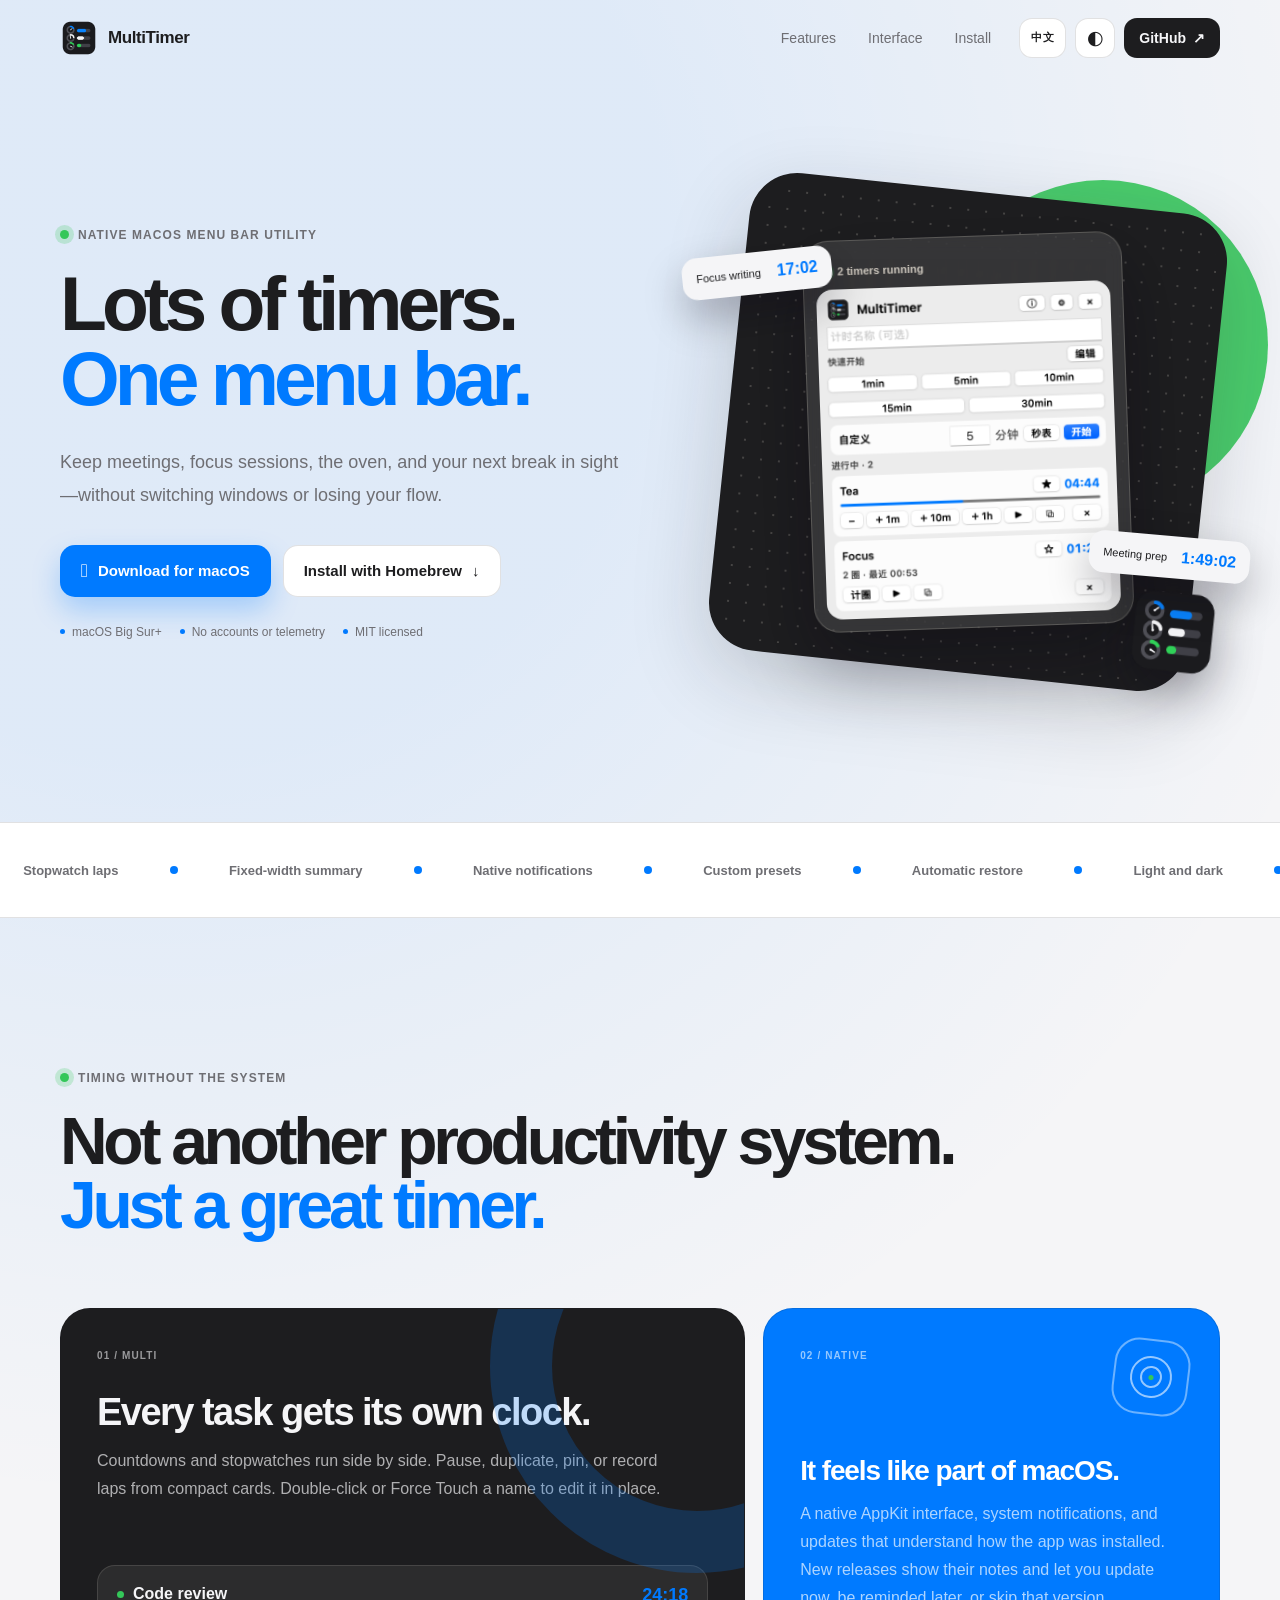
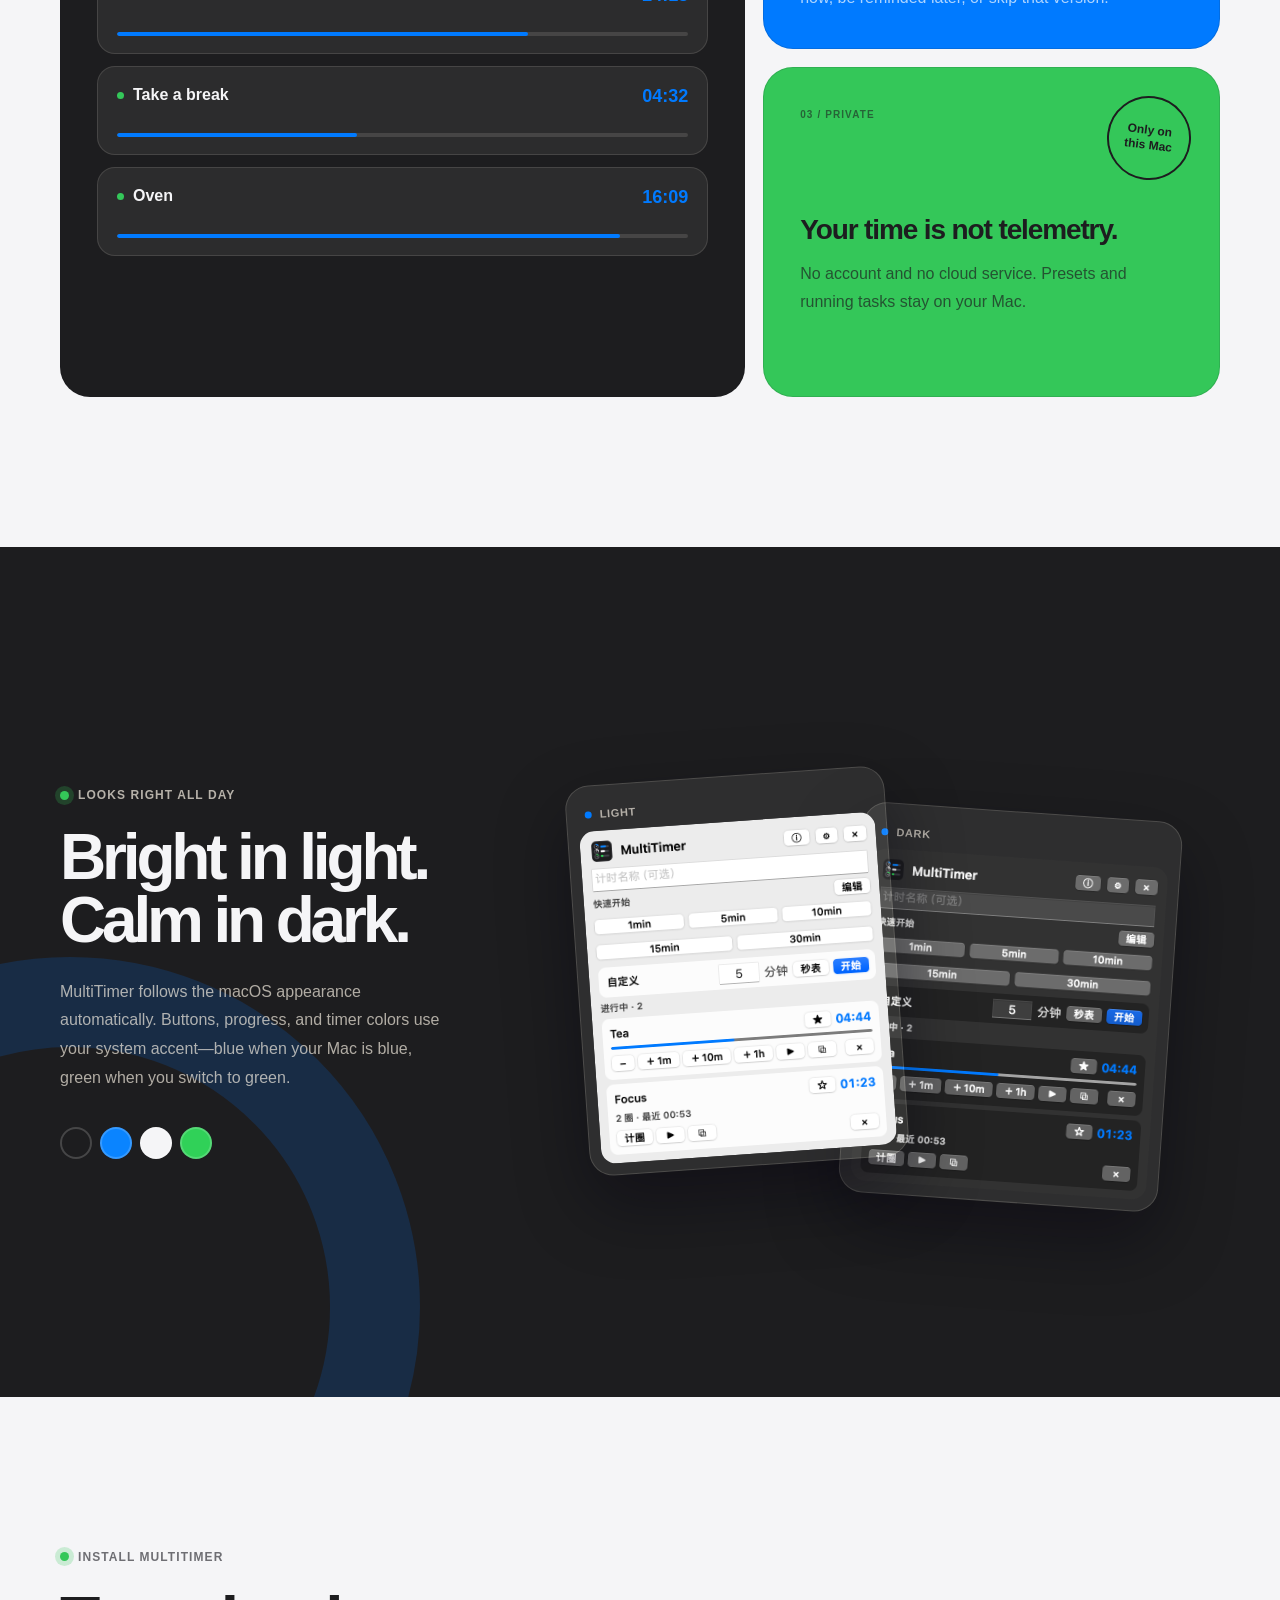
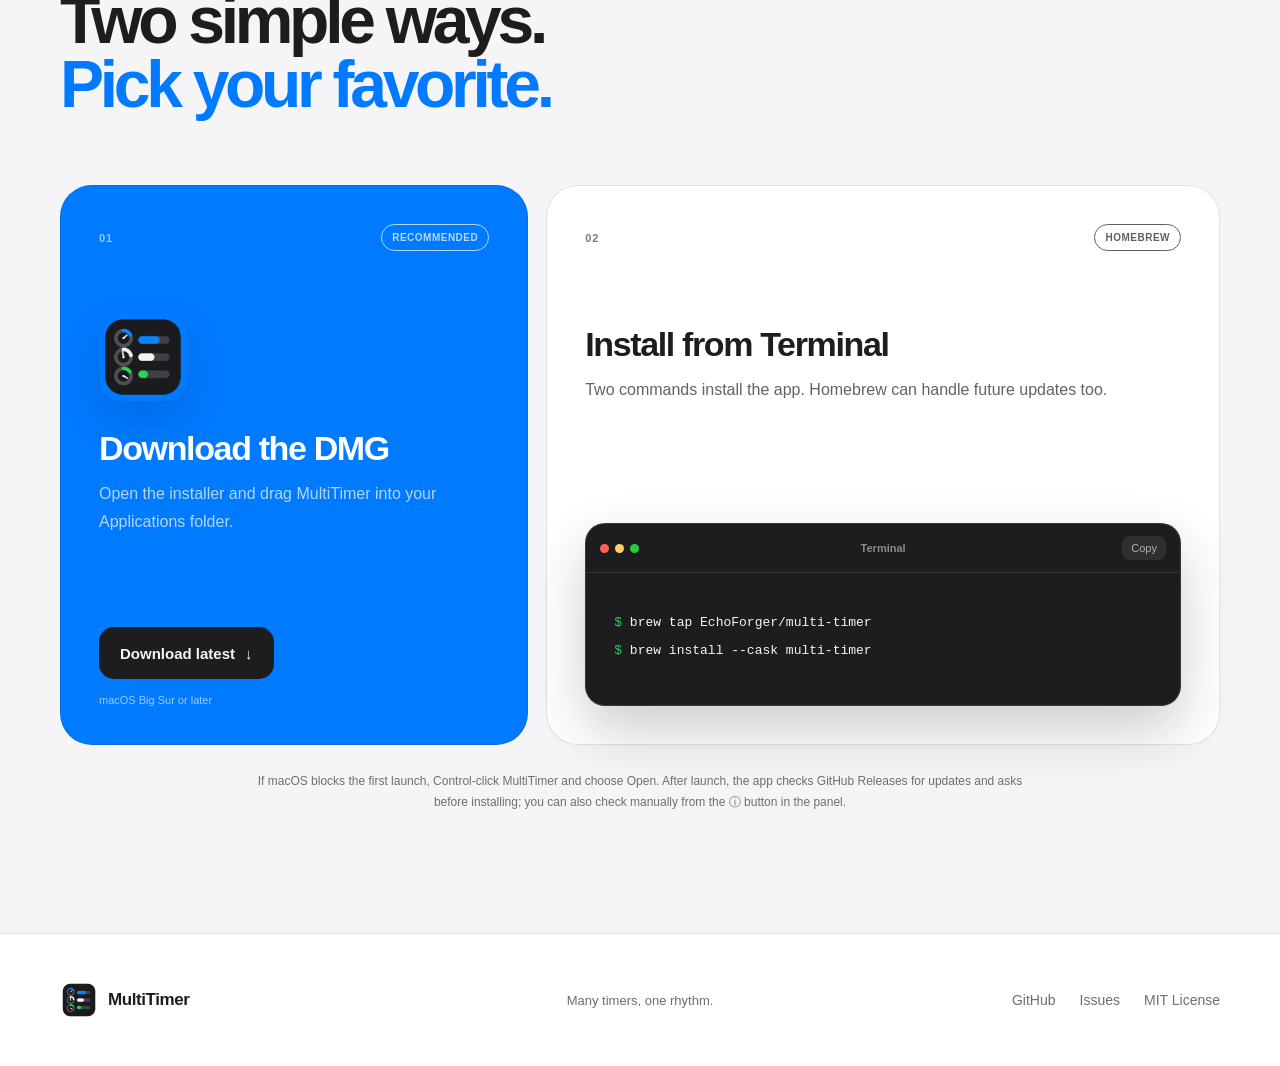
==== en/index.html @ 247ce93d "feat: add multilingual website" ====
<!doctype html>
<html lang="en">
  <head>
    <meta charset="UTF-8">
    <meta name="viewport" content="width=device-width, initial-scale=1">
    <meta name="theme-color" content="#f5f5f7">
    <meta name="description" content="MultiTimer is a lightweight, native macOS menu bar app for running multiple timers at once.">
    <meta property="og:type" content="website">
    <meta property="og:title" content="MultiTimer — Many timers, one rhythm">
    <meta property="og:description" content="Keep work, breaks, meetings, and everyday tasks on time. Native, local, and open source.">
    <meta property="og:url" content="https://echoforger.github.io/multi-timer/en/">
    <meta property="og:image" content="https://echoforger.github.io/multi-timer/og.png">
    <meta property="og:image:width" content="1200">
    <meta property="og:image:height" content="630">
    <meta name="twitter:card" content="summary_large_image">
    <link rel="canonical" href="https://echoforger.github.io/multi-timer/en/">
    <link rel="alternate" hreflang="zh-Hans" href="https://echoforger.github.io/multi-timer/">
    <link rel="alternate" hreflang="en" href="https://echoforger.github.io/multi-timer/en/">
    <link rel="alternate" hreflang="x-default" href="https://echoforger.github.io/multi-timer/">
    <link rel="icon" href="../assets/app-icon.png">
    <title>MultiTimer — Multiple timers in your macOS menu bar</title>
    <script>
      (() => {
        const systemDark = window.matchMedia("(prefers-color-scheme: dark)").matches;
        document.documentElement.dataset.theme = systemDark ? "dark" : "light";
      })();
    </script>
    <link rel="stylesheet" href="../styles.css">
    <script src="../script.js" defer></script>
  </head>
  <body>
    <a class="skip-link" href="#main">Skip to main content</a>

    <header class="site-header">
      <nav class="nav shell" aria-label="Main navigation">
        <a class="brand" href="#top" aria-label="MultiTimer home">
          <img src="../assets/app-icon.png" alt="" width="38" height="38">
          <span>MultiTimer</span>
        </a>

        <div class="nav-links">
          <a href="#why">Features</a>
          <a href="#interface">Interface</a>
          <a href="#install">Install</a>
        </div>

        <div class="nav-actions">
          <a class="language-toggle" href="../" lang="zh-Hans" hreflang="zh-Hans" data-language="zh" aria-label="用简体中文查看此网站" title="简体中文">
            中文
          </a>
          <button class="theme-toggle" type="button" aria-label="Switch appearance" title="Switch appearance" data-light-label="Switch to light appearance" data-dark-label="Switch to dark appearance">
            <span class="theme-icon" aria-hidden="true">◐</span>
          </button>
          <a class="github-link" href="https://github.com/EchoForger/multi-timer" target="_blank" rel="noreferrer">
            GitHub <span aria-hidden="true">↗</span>
          </a>
        </div>
      </nav>
    </header>

    <main id="main">
      <section class="hero shell" id="top">
        <div class="hero-copy reveal">
          <p class="eyebrow"><span></span> Native macOS menu bar utility</p>
          <h1>Lots of timers.<br><em>One menu bar.</em></h1>
          <p class="hero-lede">Keep meetings, focus sessions, the oven, and your next break in sight—without switching windows or losing your flow.</p>
          <div class="hero-actions">
            <a class="button button-primary" href="https://github.com/EchoForger/multi-timer/releases/latest" target="_blank" rel="noreferrer">
              <span class="apple-mark" aria-hidden="true"></span> Download for macOS
            </a>
            <a class="button button-secondary" href="#brew">Install with Homebrew <span aria-hidden="true">↓</span></a>
          </div>
          <div class="hero-meta" aria-label="Project highlights">
            <span><i></i> macOS Big Sur+</span>
            <span><i></i> No accounts or telemetry</span>
            <span><i></i> MIT licensed</span>
          </div>
        </div>

        <div class="hero-art reveal" aria-label="MultiTimer interface preview">
          <div class="art-grid" aria-hidden="true"></div>
          <div class="time-chip chip-one" aria-hidden="true"><span>Focus writing</span><b>17:02</b></div>
          <div class="time-chip chip-two" aria-hidden="true"><span>Meeting prep</span><b>1:49:02</b></div>
          <div class="app-shot-frame">
            <div class="shot-label"><i></i> 2 timers running</div>
            <img
              class="product-shot"
              src="../light.png"
              data-light-src="../light.png"
              data-dark-src="../dark.png"
              alt="MultiTimer running two timers at once"
              width="316"
              height="355"
            >
          </div>
          <img class="floating-app-icon" src="../assets/app-icon.png" alt="" width="92" height="92" aria-hidden="true">
        </div>
      </section>

      <section class="ticker" aria-label="Core capabilities">
        <div class="ticker-track">
          <span>Parallel timers <i></i></span>
          <span>Stopwatch laps <i></i></span>
          <span>Fixed-width summary <i></i></span>
          <span>Native notifications <i></i></span>
          <span>Custom presets <i></i></span>
          <span>Automatic restore <i></i></span>
          <span>Light and dark <i></i></span>
          <span>Fully local <i></i></span>
        </div>
      </section>

      <section class="section shell">
        <div class="section-intro reveal" id="why">
          <p class="eyebrow"><span></span> Timing without the system</p>
          <h2>Not another productivity system.<br><em>Just a great timer.</em></h2>
        </div>

        <div class="feature-grid">
          <article class="feature feature-main reveal">
            <span class="feature-index">01 / MULTI</span>
            <h3>Every task gets its own clock.</h3>
            <p>Countdowns and stopwatches run side by side. Pause, duplicate, pin, or record laps from compact cards. Double-click or Force Touch a name to edit it in place.</p>
            <div class="mini-timers" aria-hidden="true">
              <div><span><i></i>Code review</span><b>24:18</b><em style="--p:72%"></em></div>
              <div><span><i></i>Take a break</span><b>04:32</b><em style="--p:42%"></em></div>
              <div><span><i></i>Oven</span><b>16:09</b><em style="--p:88%"></em></div>
            </div>
          </article>

          <article class="feature feature-native reveal">
            <span class="feature-index">02 / NATIVE</span>
            <div class="native-symbol" aria-hidden="true"><span>●</span></div>
            <h3>It feels like part of macOS.</h3>
            <p>A native AppKit interface, system notifications, and updates that understand how the app was installed. New releases show their notes and let you update now, be reminded later, or skip that version.</p>
          </article>

          <article class="feature feature-private reveal">
            <span class="feature-index">03 / PRIVATE</span>
            <div class="private-badge" aria-hidden="true">Only on<br>this Mac</div>
            <h3>Your time is not telemetry.</h3>
            <p>No account and no cloud service. Presets and running tasks stay on your Mac.</p>
          </article>
        </div>
      </section>

      <section class="interface-section">
        <div class="shell interface-grid">
          <div class="interface-copy reveal" id="interface">
            <p class="eyebrow light"><span></span> Looks right all day</p>
            <h2>Bright in light.<br>Calm in dark.</h2>
            <p>MultiTimer follows the macOS appearance automatically. Buttons, progress, and timer colors use your system accent—blue when your Mac is blue, green when you switch to green.</p>
            <div class="palette" aria-label="System colors">
              <i title="Dark appearance"></i><i title="System blue"></i><i title="Light appearance"></i><i title="System green"></i>
            </div>
          </div>
          <div class="dual-shots reveal" aria-label="MultiTimer light and dark interfaces">
            <figure class="shot-card shot-light">
              <figcaption><span></span> Light</figcaption>
              <img src="../light.png" alt="MultiTimer compact interface in light appearance" width="316" height="355">
            </figure>
            <figure class="shot-card shot-dark">
              <figcaption><span></span> Dark</figcaption>
              <img src="../dark.png" alt="MultiTimer compact interface in dark appearance" width="316" height="355">
            </figure>
          </div>
        </div>
      </section>

      <section class="install-section shell">
        <div class="install-heading reveal" id="install">
          <p class="eyebrow"><span></span> Install MultiTimer</p>
          <h2>Two simple ways.<br><em>Pick your favorite.</em></h2>
        </div>

        <div class="install-grid">
          <article class="install-option download-option reveal">
            <div class="option-top">
              <span class="option-number">01</span>
              <span class="option-pill">Recommended</span>
            </div>
            <img src="../assets/app-icon.png" alt="MultiTimer app icon" width="88" height="88">
            <h3>Download the DMG</h3>
            <p>Open the installer and drag MultiTimer into your Applications folder.</p>
            <a class="button button-dark" href="https://github.com/EchoForger/multi-timer/releases/latest" target="_blank" rel="noreferrer">
              Download latest <span aria-hidden="true">↓</span>
            </a>
            <small>macOS Big Sur or later</small>
          </article>

          <article class="install-option brew-option reveal" id="brew">
            <div class="option-top">
              <span class="option-number">02</span>
              <span class="option-pill">Homebrew</span>
            </div>
            <h3>Install from Terminal</h3>
            <p>Two commands install the app. Homebrew can handle future updates too.</p>
            <div class="terminal" aria-label="Homebrew installation commands">
              <div class="terminal-bar">
                <span><i></i><i></i><i></i></span>
                <b>Terminal</b>
                <button class="copy-button" type="button" data-copy="brew tap EchoForger/multi-timer&#10;brew install --cask multi-timer" data-copy-label="Copy" data-copy-success="Copied" data-copy-error="Copy failed" aria-label="Copy Homebrew installation commands">Copy</button>
              </div>
              <pre><code><span>$</span> brew tap EchoForger/multi-timer
<span>$</span> brew install --cask multi-timer</code></pre>
            </div>
          </article>
        </div>

        <p class="first-open reveal">If macOS blocks the first launch, Control-click MultiTimer and choose Open. After launch, the app checks GitHub Releases for updates and asks before installing; you can also check manually from the ⓘ button in the panel.</p>
      </section>
    </main>

    <footer class="site-footer">
      <div class="shell footer-inner">
        <a class="brand" href="#top" aria-label="Back to top">
          <img src="../assets/app-icon.png" alt="" width="38" height="38">
          <span>MultiTimer</span>
        </a>
        <p>Many timers, one rhythm.</p>
        <div class="footer-links">
          <a href="https://github.com/EchoForger/multi-timer" target="_blank" rel="noreferrer">GitHub</a>
          <a href="https://github.com/EchoForger/multi-timer/issues" target="_blank" rel="noreferrer">Issues</a>
          <a href="https://github.com/EchoForger/multi-timer/blob/master/LICENSE" target="_blank" rel="noreferrer">MIT License</a>
        </div>
      </div>
    </footer>
  </body>
</html>
---- styles.css ----
:root {
  color-scheme: light;
  --bg: #f5f5f7;
  --bg-strong: #e8e8ed;
  --surface: #ffffff;
  --surface-soft: #eeeef2;
  --ink: #1d1d1f;
  --ink-soft: #3a3a3c;
  --muted: #6e6e73;
  --line: rgba(29, 29, 31, 0.13);
  --accent: #007aff;
  --accent-deep: #0066d6;
  --accent-soft: #dbeafe;
  --success: #34c759;
  --cream: #f5f5f7;
  --shadow: 0 26px 80px rgba(29, 29, 31, 0.18);
  --shell: min(1160px, calc(100% - 40px));
  --header-height: 76px;
}

:root[data-theme="dark"] {
  color-scheme: dark;
  --bg: #1c1c1e;
  --bg-strong: #111112;
  --surface: #2c2c2e;
  --surface-soft: #3a3a3c;
  --ink: #f5f5f7;
  --ink-soft: #e5e5ea;
  --muted: #aeaeb2;
  --line: rgba(245, 245, 247, 0.13);
  --accent: #0a84ff;
  --accent-deep: #409cff;
  --accent-soft: #153552;
  --success: #30d158;
  --cream: #f5f5f7;
  --shadow: 0 30px 90px rgba(0, 0, 0, 0.4);
}

* {
  box-sizing: border-box;
}

html {
  scroll-behavior: smooth;
  scroll-padding-top: var(--header-height);
  overflow-x: hidden;
}

body {
  margin: 0;
  min-width: 320px;
  overflow-x: hidden;
  background:
    radial-gradient(circle at 13% 6%, color-mix(in srgb, var(--accent) 9%, transparent) 0 12%, transparent 30%),
    var(--bg);
  color: var(--ink);
  font-family: -apple-system, BlinkMacSystemFont, "SF Pro Display", "PingFang SC", "Helvetica Neue", sans-serif;
  -webkit-font-smoothing: antialiased;
  transition: background-color 220ms ease, color 220ms ease;
}

a {
  color: inherit;
  text-decoration: none;
}

button,
a {
  -webkit-tap-highlight-color: transparent;
}

button {
  font: inherit;
}

.shell {
  width: var(--shell);
  margin-inline: auto;
}

.skip-link {
  position: fixed;
  z-index: 100;
  top: 10px;
  left: 10px;
  padding: 10px 14px;
  border-radius: 10px;
  background: var(--ink);
  color: var(--bg);
  transform: translateY(-160%);
}

.skip-link:focus {
  transform: translateY(0);
}

.site-header {
  position: fixed;
  z-index: 50;
  inset: 0 0 auto;
  height: var(--header-height);
  border-bottom: 1px solid transparent;
  transition: border-color 180ms ease, background 180ms ease, box-shadow 180ms ease;
}

.site-header.scrolled {
  border-color: var(--line);
  background: color-mix(in srgb, var(--bg) 88%, transparent);
  box-shadow: 0 8px 32px rgba(29, 29, 31, 0.07);
  backdrop-filter: blur(22px) saturate(160%);
  -webkit-backdrop-filter: blur(22px) saturate(160%);
}

.nav {
  height: 100%;
  display: flex;
  align-items: center;
  gap: 28px;
}

.brand {
  display: inline-flex;
  align-items: center;
  gap: 10px;
  font-size: 17px;
  font-weight: 760;
  letter-spacing: -0.025em;
}

.brand img {
  display: block;
  border-radius: 10px;
}

.nav-links {
  margin-left: auto;
  display: flex;
  align-items: center;
  gap: 32px;
}

.nav-links a,
.footer-links a {
  color: var(--muted);
  font-size: 14px;
  transition: color 160ms ease;
}

.nav-links a:hover,
.footer-links a:hover {
  color: var(--ink);
}

.nav-actions {
  display: flex;
  align-items: center;
  gap: 9px;
}

.theme-toggle,
.language-toggle {
  width: 40px;
  height: 40px;
  border: 1px solid var(--line);
  border-radius: 13px;
  background: var(--surface);
  color: var(--ink);
  cursor: pointer;
  display: grid;
  place-items: center;
  transition: transform 160ms ease, border-color 160ms ease;
}

.theme-toggle:hover,
.language-toggle:hover {
  transform: translateY(-2px) rotate(8deg);
  border-color: color-mix(in srgb, var(--accent) 55%, var(--line));
}

.language-toggle {
  width: auto;
  min-width: 44px;
  padding-inline: 11px;
  font-size: 11px;
  font-weight: 780;
  letter-spacing: 0.055em;
}

.language-toggle:hover {
  transform: translateY(-2px);
}

.theme-icon {
  font-size: 19px;
  line-height: 1;
}

.github-link {
  min-height: 40px;
  padding: 0 15px;
  border-radius: 13px;
  display: inline-flex;
  align-items: center;
  gap: 7px;
  background: var(--ink);
  color: var(--bg);
  font-size: 14px;
  font-weight: 700;
}

.hero {
  position: relative;
  min-height: 810px;
  padding-top: 152px;
  padding-bottom: 110px;
  display: grid;
  grid-template-columns: minmax(0, 0.98fr) minmax(440px, 0.86fr);
  align-items: center;
  gap: 82px;
}

.hero-copy {
  position: relative;
  z-index: 2;
}

.eyebrow {
  margin: 0 0 24px;
  display: inline-flex;
  align-items: center;
  gap: 9px;
  color: var(--muted);
  font-size: 12px;
  font-weight: 780;
  letter-spacing: 0.09em;
  text-transform: uppercase;
}

.eyebrow > span {
  width: 9px;
  height: 9px;
  border-radius: 50%;
  background: var(--success);
  box-shadow: 0 0 0 5px color-mix(in srgb, var(--success) 22%, transparent);
}

.eyebrow.light {
  color: rgba(255, 247, 234, 0.68);
}

.hero h1,
.section-intro h2,
.interface-copy h2,
.install-heading h2 {
  margin: 0;
  font-size: clamp(54px, 6vw, 82px);
  line-height: 0.98;
  letter-spacing: -0.065em;
  font-weight: 810;
}

.hero h1 em,
.section-intro h2 em,
.install-heading h2 em {
  color: var(--accent);
  font-style: normal;
}

.hero-lede {
  max-width: 580px;
  margin: 30px 0 0;
  color: var(--muted);
  font-size: 18px;
  line-height: 1.78;
}

.hero-actions {
  margin-top: 34px;
  display: flex;
  flex-wrap: wrap;
  gap: 12px;
}

.button {
  min-height: 52px;
  padding: 0 20px;
  border: 1px solid transparent;
  border-radius: 15px;
  display: inline-flex;
  align-items: center;
  justify-content: center;
  gap: 10px;
  font-size: 15px;
  font-weight: 720;
  transition: transform 170ms ease, box-shadow 170ms ease, background 170ms ease;
}

.button:hover {
  transform: translateY(-3px);
}

.button-primary {
  background: var(--accent);
  color: #fff;
  box-shadow: 0 13px 28px color-mix(in srgb, var(--accent) 27%, transparent);
}

.button-primary:hover {
  background: var(--accent-deep);
  box-shadow: 0 17px 34px color-mix(in srgb, var(--accent) 34%, transparent);
}

.button-secondary {
  border-color: var(--line);
  background: var(--surface);
}

.button-dark {
  align-self: flex-start;
  margin-top: auto;
  background: var(--ink);
  color: var(--bg);
}

.apple-mark {
  font-family: -apple-system, BlinkMacSystemFont, sans-serif;
  font-size: 19px;
}

.hero-meta {
  margin-top: 28px;
  display: flex;
  flex-wrap: wrap;
  gap: 18px;
  color: var(--muted);
  font-size: 12px;
}

.hero-meta span {
  display: inline-flex;
  align-items: center;
  gap: 7px;
}

.hero-meta i {
  width: 5px;
  height: 5px;
  border-radius: 50%;
  background: var(--accent);
}

.hero-art {
  position: relative;
  min-height: 560px;
  display: grid;
  place-items: center;
  isolation: isolate;
}

.hero-art::before {
  content: "";
  position: absolute;
  z-index: -3;
  width: 480px;
  height: 480px;
  border-radius: 48px;
  background: #1d1d1f;
  transform: rotate(6deg);
  box-shadow: var(--shadow);
}

.hero-art::after {
  content: "";
  position: absolute;
  z-index: -4;
  width: 330px;
  height: 330px;
  right: -48px;
  top: 28px;
  border-radius: 50%;
  background: var(--success);
  opacity: 0.88;
}

.art-grid {
  position: absolute;
  z-index: -2;
  width: 460px;
  height: 460px;
  border-radius: 42px;
  opacity: 0.2;
  background-image: radial-gradient(rgba(255, 247, 234, 0.9) 1px, transparent 1px);
  background-size: 18px 18px;
  transform: rotate(6deg);
}

.app-shot-frame {
  width: 320px;
  padding: 12px;
  border: 1px solid rgba(255, 247, 234, 0.18);
  border-radius: 26px;
  background: rgba(255, 255, 255, 0.1);
  box-shadow: 0 30px 70px rgba(7, 5, 17, 0.38);
  backdrop-filter: blur(12px);
  -webkit-backdrop-filter: blur(12px);
  transform: rotate(-2deg);
  transition: transform 260ms cubic-bezier(.2, .8, .2, 1);
}

.hero-art:hover .app-shot-frame {
  transform: rotate(0deg) translateY(-5px);
}

.shot-label {
  height: 36px;
  padding: 0 7px;
  display: flex;
  align-items: center;
  gap: 8px;
  color: rgba(255, 247, 234, 0.76);
  font-size: 11px;
  font-weight: 650;
}

.shot-label i {
  width: 7px;
  height: 7px;
  border-radius: 50%;
  background: var(--success);
  box-shadow: 0 0 0 5px rgba(52, 199, 89, 0.16);
}

.product-shot {
  display: block;
  width: 100%;
  height: auto;
  border-radius: 16px;
}

.floating-app-icon {
  position: absolute;
  right: 1px;
  bottom: 34px;
  border-radius: 23px;
  filter: drop-shadow(0 18px 24px rgba(8, 6, 20, 0.36));
  transform: rotate(6deg);
}

.time-chip {
  position: absolute;
  z-index: 3;
  min-width: 150px;
  padding: 12px 14px;
  border-radius: 15px;
  background: var(--cream);
  color: #1d1d1f;
  box-shadow: 0 18px 40px rgba(7, 5, 17, 0.28);
  display: grid;
  grid-template-columns: 1fr auto;
  align-items: center;
  gap: 14px;
  font-size: 11px;
}

.time-chip b {
  color: #007aff;
  font-size: 16px;
  font-variant-numeric: tabular-nums;
}

.chip-one {
  left: -34px;
  top: 100px;
  transform: rotate(-6deg);
}

.chip-two {
  right: -30px;
  bottom: 134px;
  transform: rotate(5deg);
}

.ticker {
  overflow: hidden;
  border-block: 1px solid var(--line);
  background: var(--surface);
}

.ticker-track {
  min-height: 94px;
  padding-inline: 32px;
  display: flex;
  align-items: center;
  justify-content: center;
  gap: clamp(22px, 4vw, 62px);
  white-space: nowrap;
}

.ticker-track span {
  display: inline-flex;
  align-items: center;
  gap: clamp(22px, 4vw, 62px);
  color: var(--muted);
  font-size: 13px;
  font-weight: 680;
}

.ticker-track i {
  width: 8px;
  height: 8px;
  border-radius: 50%;
  background: var(--accent);
}

.section {
  padding-block: 150px;
}

.section-intro {
  max-width: 970px;
  margin-bottom: 70px;
}

.section-intro h2,
.install-heading h2 {
  font-size: clamp(42px, 5.2vw, 66px);
}

.feature-grid {
  display: grid;
  grid-template-columns: 1.2fr 0.8fr;
  gap: 18px;
}

.feature {
  position: relative;
  min-height: 330px;
  overflow: hidden;
  padding: 36px;
  border: 1px solid var(--line);
  border-radius: 30px;
  background: var(--surface);
}

.feature-main {
  grid-row: span 2;
  min-height: 678px;
  background: var(--ink);
  color: var(--bg);
}

.feature-main::after {
  content: "";
  position: absolute;
  width: 290px;
  height: 290px;
  right: -160px;
  top: -150px;
  border: 62px solid rgba(0, 122, 255, 0.22);
  border-radius: 50%;
}

.feature-native {
  background: var(--accent);
  color: #fff;
}

.feature-private {
  background: var(--success);
  color: #1d1d1f;
}

.feature-index {
  color: currentColor;
  opacity: 0.58;
  font-size: 10px;
  font-weight: 820;
  letter-spacing: 0.11em;
}

.feature h3 {
  max-width: 600px;
  margin: 28px 0 14px;
  font-size: clamp(26px, 3vw, 38px);
  line-height: 1.12;
  letter-spacing: -0.04em;
}

.feature p {
  max-width: 580px;
  margin: 0;
  color: currentColor;
  opacity: 0.68;
  line-height: 1.75;
}

.mini-timers {
  margin-top: 62px;
  display: grid;
  gap: 12px;
}

.mini-timers > div {
  position: relative;
  min-height: 89px;
  padding: 19px;
  overflow: hidden;
  border: 1px solid rgba(255, 247, 234, 0.12);
  border-radius: 18px;
  background: rgba(255, 247, 234, 0.07);
  display: grid;
  grid-template-columns: 1fr auto;
  align-items: start;
  gap: 18px;
}

.mini-timers span {
  display: flex;
  align-items: center;
  gap: 9px;
  font-weight: 650;
}

.mini-timers span i {
  width: 7px;
  height: 7px;
  border-radius: 50%;
  background: var(--success);
}

.mini-timers b {
  color: var(--accent);
  font-size: 18px;
  font-variant-numeric: tabular-nums;
}

.mini-timers em {
  position: absolute;
  inset: auto 19px 17px;
  height: 4px;
  overflow: hidden;
  border-radius: 99px;
  background: rgba(255, 247, 234, 0.12);
}

.mini-timers em::after {
  content: "";
  display: block;
  width: var(--p);
  height: 100%;
  border-radius: inherit;
  background: var(--accent);
}

.native-symbol {
  position: absolute;
  right: 30px;
  top: 30px;
  width: 76px;
  height: 76px;
  border: 2px solid rgba(255, 255, 255, 0.42);
  border-radius: 25px;
  display: grid;
  place-items: center;
  transform: rotate(7deg);
}

.native-symbol::before,
.native-symbol::after {
  content: "";
  position: absolute;
  border: 2px solid rgba(255, 255, 255, 0.58);
  border-radius: 50%;
}

.native-symbol::before {
  width: 38px;
  height: 38px;
}

.native-symbol::after {
  width: 18px;
  height: 18px;
}

.native-symbol span {
  color: var(--success);
  font-size: 12px;
}

.feature-native h3,
.feature-private h3 {
  max-width: 350px;
  margin-top: 92px;
  font-size: 28px;
}

.private-badge {
  position: absolute;
  right: 28px;
  top: 28px;
  width: 84px;
  height: 84px;
  border: 2px solid #1d1d1f;
  border-radius: 50%;
  display: grid;
  place-items: center;
  text-align: center;
  font-size: 12px;
  font-weight: 780;
  line-height: 1.25;
  transform: rotate(7deg);
}

.interface-section {
  position: relative;
  overflow: hidden;
  padding-block: 140px;
  background: #1d1d1f;
  color: #f5f5f7;
}

.interface-section::before {
  content: "";
  position: absolute;
  width: 520px;
  height: 520px;
  left: -280px;
  bottom: -260px;
  border: 90px solid rgba(0, 122, 255, 0.17);
  border-radius: 50%;
}

.interface-grid {
  position: relative;
  display: grid;
  grid-template-columns: 0.72fr 1.28fr;
  align-items: center;
  gap: 82px;
}

.interface-copy h2 {
  font-size: clamp(44px, 5vw, 66px);
}

.interface-copy > p:not(.eyebrow) {
  margin: 26px 0 0;
  color: rgba(255, 247, 234, 0.66);
  line-height: 1.8;
}

.palette {
  margin-top: 34px;
  display: flex;
  gap: 8px;
}

.palette i {
  width: 32px;
  height: 32px;
  border: 2px solid rgba(255, 255, 255, 0.18);
  border-radius: 50%;
  background: #1d1d1f;
}

.palette i:nth-child(2) { background: #0a84ff; }
.palette i:nth-child(3) { background: #f5f5f7; }
.palette i:nth-child(4) { background: #30d158; }

.dual-shots {
  min-height: 570px;
  display: flex;
  align-items: center;
  justify-content: center;
}

.shot-card {
  width: min(320px, 49%);
  margin: 0;
  padding: 11px;
  border: 1px solid rgba(255, 247, 234, 0.15);
  border-radius: 24px;
  background: rgba(255, 247, 234, 0.08);
  box-shadow: 0 30px 70px rgba(5, 3, 15, 0.42);
}

.shot-card figcaption {
  height: 34px;
  padding-inline: 7px;
  display: flex;
  align-items: center;
  gap: 8px;
  color: rgba(255, 247, 234, 0.64);
  font-size: 11px;
  font-weight: 700;
  letter-spacing: 0.06em;
  text-transform: uppercase;
}

.shot-card figcaption span {
  width: 7px;
  height: 7px;
  border-radius: 50%;
  background: var(--accent);
}

.shot-card img {
  display: block;
  width: 100%;
  height: auto;
  border-radius: 15px;
}

.shot-light {
  z-index: 1;
  transform: rotate(-4deg) translateX(22px);
}

.shot-dark {
  transform: rotate(4deg) translateX(-22px) translateY(36px);
}

.install-section {
  padding-block: 150px 120px;
}

.install-heading {
  max-width: 920px;
  margin-bottom: 68px;
}

.install-grid {
  display: grid;
  grid-template-columns: 0.82fr 1.18fr;
  gap: 18px;
}

.install-option {
  min-height: 560px;
  padding: 38px;
  border: 1px solid var(--line);
  border-radius: 32px;
  display: flex;
  flex-direction: column;
}

.download-option {
  background: var(--accent);
  color: #fff;
}

.brew-option {
  background: var(--surface);
}

.option-top {
  display: flex;
  align-items: center;
  justify-content: space-between;
}

.option-number {
  font-size: 11px;
  font-weight: 800;
  letter-spacing: 0.08em;
  opacity: 0.58;
}

.option-pill {
  padding: 7px 10px;
  border: 1px solid currentColor;
  border-radius: 999px;
  font-size: 10px;
  font-weight: 780;
  letter-spacing: 0.05em;
  text-transform: uppercase;
  opacity: 0.7;
}

.download-option > img {
  margin-top: 62px;
  border-radius: 22px;
  box-shadow: 0 18px 36px rgba(0, 68, 145, 0.24);
}

.install-option h3 {
  margin: 28px 0 12px;
  font-size: 34px;
  letter-spacing: -0.04em;
}

.install-option > p {
  max-width: 560px;
  margin: 0;
  color: currentColor;
  opacity: 0.69;
  line-height: 1.75;
}

.download-option .button-dark {
  background: #1d1d1f;
  color: #f5f5f7;
}

.download-option small {
  margin-top: 15px;
  opacity: 0.6;
  font-size: 11px;
}

.brew-option h3 {
  margin-top: 74px;
}

.terminal {
  margin-top: auto;
  overflow: hidden;
  border: 1px solid rgba(255, 247, 234, 0.12);
  border-radius: 20px;
  background: #1d1d1f;
  color: #f5f5f7;
  box-shadow: 0 24px 54px rgba(29, 29, 31, 0.22);
}

.terminal-bar {
  height: 49px;
  padding: 0 14px;
  border-bottom: 1px solid rgba(255, 247, 234, 0.11);
  display: grid;
  grid-template-columns: 1fr auto 1fr;
  align-items: center;
  color: rgba(255, 247, 234, 0.5);
  font-size: 11px;
}

.terminal-bar > span {
  display: flex;
  gap: 6px;
}

.terminal-bar i {
  width: 9px;
  height: 9px;
  border-radius: 50%;
  background: #ff5f57;
}

.terminal-bar i:nth-child(2) { background: #ffd166; }
.terminal-bar i:nth-child(3) { background: #28c840; }

.terminal-bar b {
  font-weight: 600;
}

.copy-button {
  justify-self: end;
  border: 0;
  padding: 6px 9px;
  border-radius: 8px;
  background: rgba(255, 247, 234, 0.08);
  color: rgba(255, 247, 234, 0.65);
  cursor: pointer;
  font-size: 11px;
}

.copy-button:hover {
  background: rgba(255, 247, 234, 0.14);
  color: #f5f5f7;
}

.terminal pre {
  margin: 0;
  padding: 36px 28px 40px;
  overflow-x: auto;
}

.terminal code {
  font-family: "SFMono-Regular", Consolas, "Liberation Mono", monospace;
  font-size: 13px;
  line-height: 2.15;
}

.terminal code span {
  color: var(--success);
  user-select: none;
}

.first-open {
  max-width: 780px;
  margin: 26px auto 0;
  color: var(--muted);
  font-size: 12px;
  line-height: 1.75;
  text-align: center;
}

.site-footer {
  border-top: 1px solid var(--line);
  background: var(--surface);
}

.footer-inner {
  min-height: 132px;
  display: grid;
  grid-template-columns: 1fr auto 1fr;
  align-items: center;
  gap: 28px;
}

.footer-inner p {
  margin: 0;
  color: var(--muted);
  font-size: 13px;
}

.footer-links {
  justify-self: end;
  display: flex;
  gap: 24px;
}

.reveal {
  opacity: 0;
  transform: translateY(18px);
  transition: opacity 620ms ease, transform 620ms cubic-bezier(.2, .8, .2, 1);
}

.reveal.visible {
  opacity: 1;
  transform: translateY(0);
}

:focus-visible {
  outline: 3px solid color-mix(in srgb, var(--accent) 78%, white);
  outline-offset: 4px;
}

@media (max-width: 1050px) {
  .hero {
    grid-template-columns: 1fr;
    gap: 70px;
    text-align: center;
  }

  .hero-copy {
    display: flex;
    flex-direction: column;
    align-items: center;
  }

  .hero-art {
    width: min(620px, 100%);
    margin-inline: auto;
  }

  .feature-grid,
  .install-grid,
  .interface-grid {
    grid-template-columns: 1fr;
  }

  .feature-main {
    grid-row: auto;
  }

  .interface-copy {
    max-width: 720px;
  }

  .dual-shots {
    max-width: 760px;
    margin-inline: auto;
  }

  .install-option {
    min-height: 520px;
  }
}

@media (max-width: 760px) {
  :root {
    --shell: min(100% - 28px, 620px);
    --header-height: 68px;
  }

  .nav {
    gap: 10px;
  }

  .brand {
    font-size: 15px;
  }

  .brand img {
    width: 34px;
    height: 34px;
  }

  .nav-links,
  .github-link {
    display: none;
  }

  .nav-actions {
    margin-left: auto;
  }

  .hero {
    min-height: auto;
    padding-top: 122px;
    padding-bottom: 86px;
    gap: 54px;
  }

  .hero h1 {
    font-size: clamp(45px, 13vw, 66px);
  }

  .hero-lede {
    font-size: 16px;
  }

  .hero-actions {
    width: 100%;
  }

  .hero-actions .button {
    width: 100%;
  }

  .hero-meta {
    justify-content: center;
  }

  .hero-art {
    width: 100%;
    min-height: 500px;
    margin-block: -20px -46px;
  }

  .hero-art::before {
    width: min(360px, 96%);
    height: 430px;
    border-radius: 35px;
  }

  .hero-art::after {
    width: 230px;
    height: 230px;
    right: -42px;
    top: 44px;
  }

  .art-grid {
    width: min(344px, 92%);
    height: 414px;
    border-radius: 32px;
  }

  .app-shot-frame {
    width: min(286px, 80%);
  }

  .time-chip,
  .floating-app-icon {
    display: none;
  }

  .ticker-track {
    justify-content: flex-start;
    overflow-x: auto;
  }

  .section,
  .interface-section,
  .install-section {
    padding-block: 96px;
  }

  .section-intro h2,
  .interface-copy h2,
  .install-heading h2 {
    font-size: clamp(39px, 11vw, 54px);
  }

  .feature {
    min-height: 330px;
    padding: 28px;
    border-radius: 25px;
  }

  .feature-main {
    min-height: auto;
  }

  .feature-native h3,
  .feature-private h3 {
    margin-top: 110px;
  }

  .mini-timers {
    margin-top: 42px;
  }

  .interface-grid {
    gap: 48px;
  }

  .dual-shots {
    min-height: auto;
    flex-direction: column;
    gap: 18px;
  }

  .shot-card {
    width: min(92%, 360px);
  }

  .shot-light,
  .shot-dark {
    transform: none;
  }

  .install-heading {
    margin-bottom: 46px;
  }

  .install-option {
    min-height: 510px;
    padding: 28px;
    border-radius: 25px;
  }

  .download-option > img {
    margin-top: 50px;
  }

  .terminal pre {
    padding: 28px 18px 32px;
  }

  .terminal code {
    font-size: 11px;
  }

  .footer-inner {
    padding-block: 38px;
    grid-template-columns: 1fr;
    justify-items: start;
  }

  .footer-links {
    justify-self: start;
  }
}

@media (prefers-reduced-motion: reduce) {
  html {
    scroll-behavior: auto;
  }

  *,
  *::before,
  *::after {
    animation-duration: 0.01ms !important;
    animation-iteration-count: 1 !important;
    transition-duration: 0.01ms !important;
  }

  .reveal {
    opacity: 1;
    transform: none;
  }
}
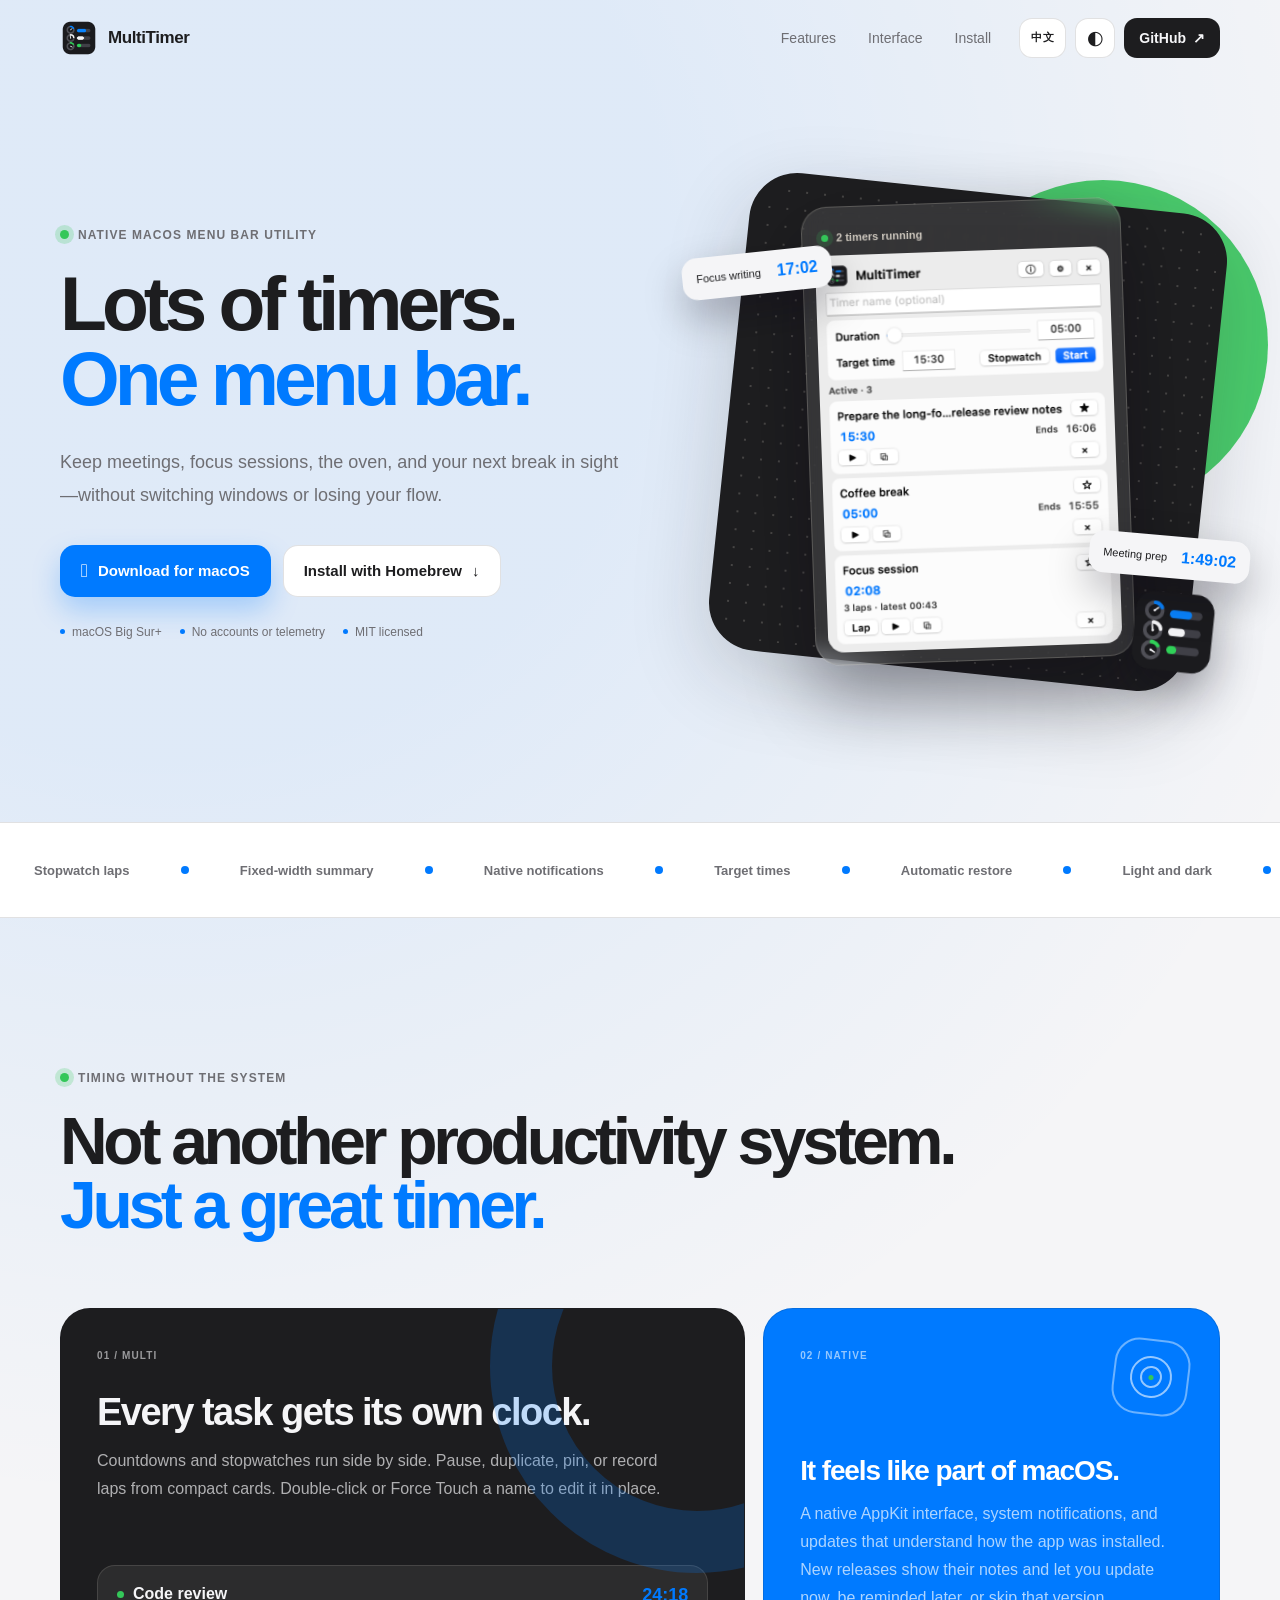
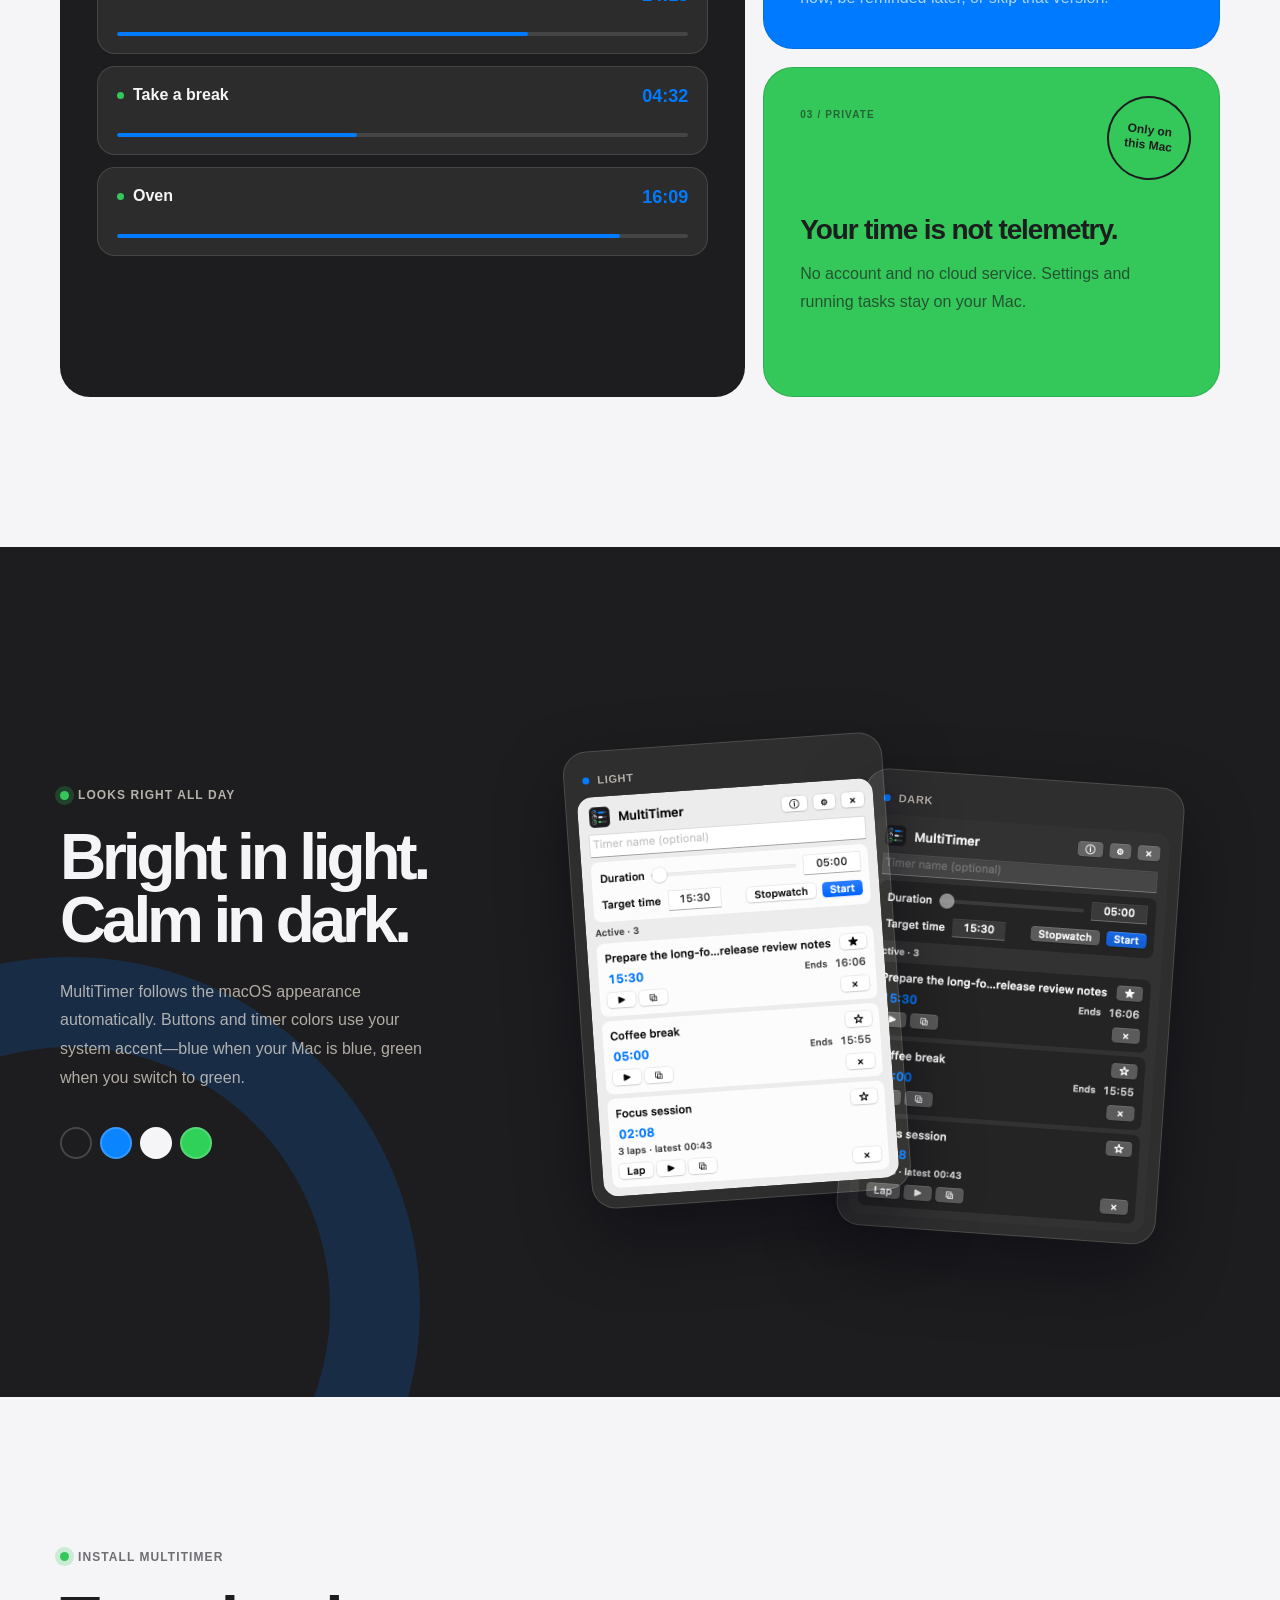
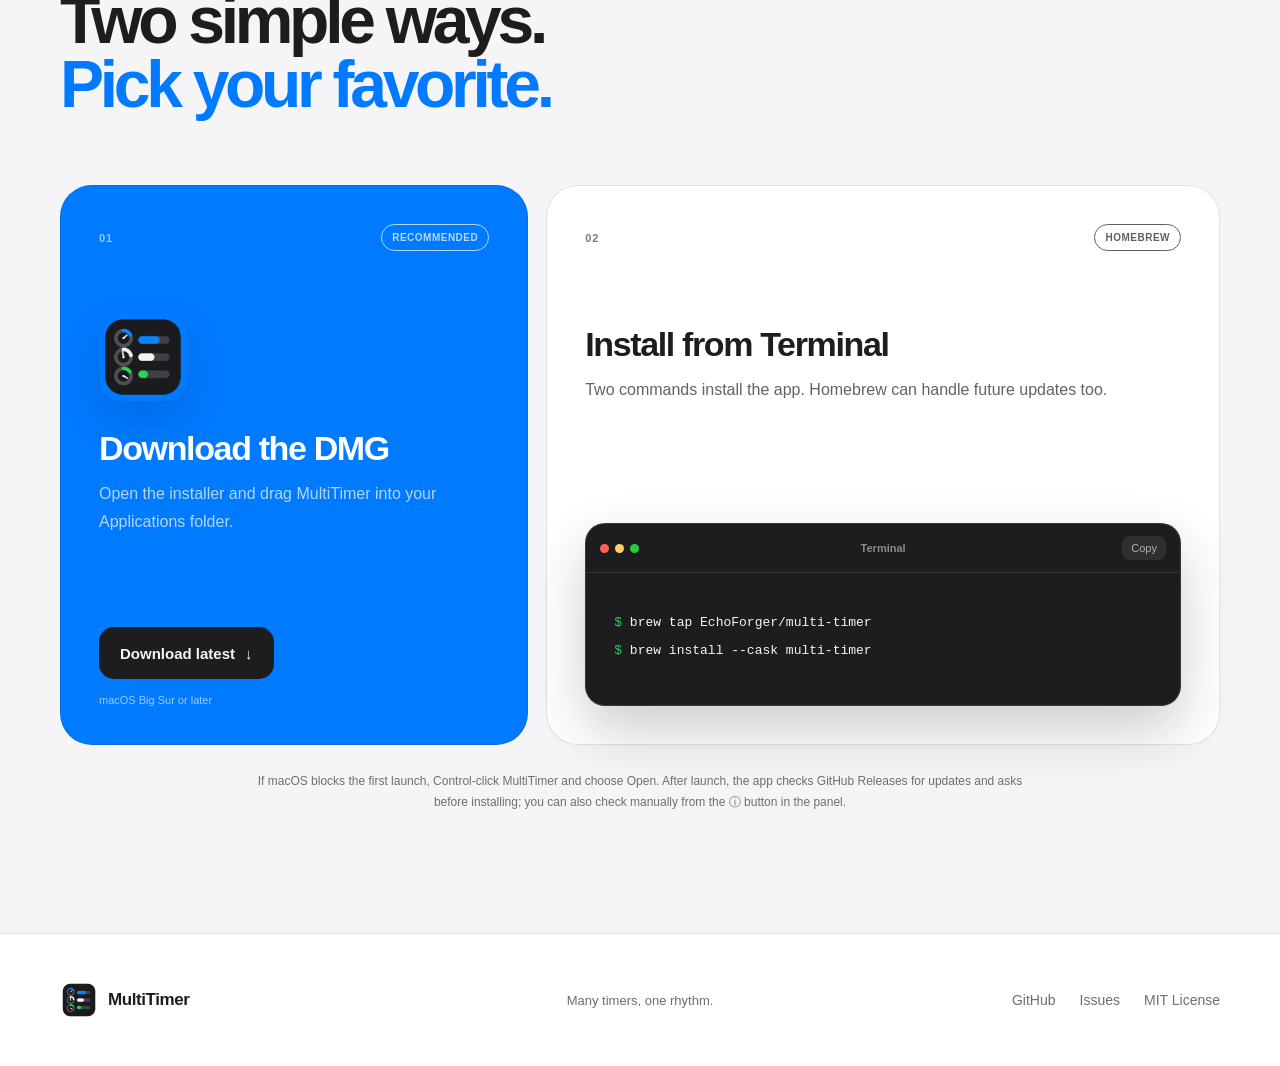
==== commit 62820db3: "feat: release MultiTimer 0.5.0" ====
--- a/en/index.html
+++ b/en/index.html
@@ -103,7 +103,7 @@
           <span>Stopwatch laps <i></i></span>
           <span>Fixed-width summary <i></i></span>
           <span>Native notifications <i></i></span>
-          <span>Custom presets <i></i></span>
+          <span>Target times <i></i></span>
           <span>Automatic restore <i></i></span>
           <span>Light and dark <i></i></span>
           <span>Fully local <i></i></span>
@@ -139,7 +139,7 @@
             <span class="feature-index">03 / PRIVATE</span>
             <div class="private-badge" aria-hidden="true">Only on<br>this Mac</div>
             <h3>Your time is not telemetry.</h3>
-            <p>No account and no cloud service. Presets and running tasks stay on your Mac.</p>
+            <p>No account and no cloud service. Settings and running tasks stay on your Mac.</p>
           </article>
         </div>
       </section>
@@ -149,7 +149,7 @@
           <div class="interface-copy reveal" id="interface">
             <p class="eyebrow light"><span></span> Looks right all day</p>
             <h2>Bright in light.<br>Calm in dark.</h2>
-            <p>MultiTimer follows the macOS appearance automatically. Buttons, progress, and timer colors use your system accent—blue when your Mac is blue, green when you switch to green.</p>
+            <p>MultiTimer follows the macOS appearance automatically. Buttons and timer colors use your system accent—blue when your Mac is blue, green when you switch to green.</p>
             <div class="palette" aria-label="System colors">
               <i title="Dark appearance"></i><i title="System blue"></i><i title="Light appearance"></i><i title="System green"></i>
             </div>
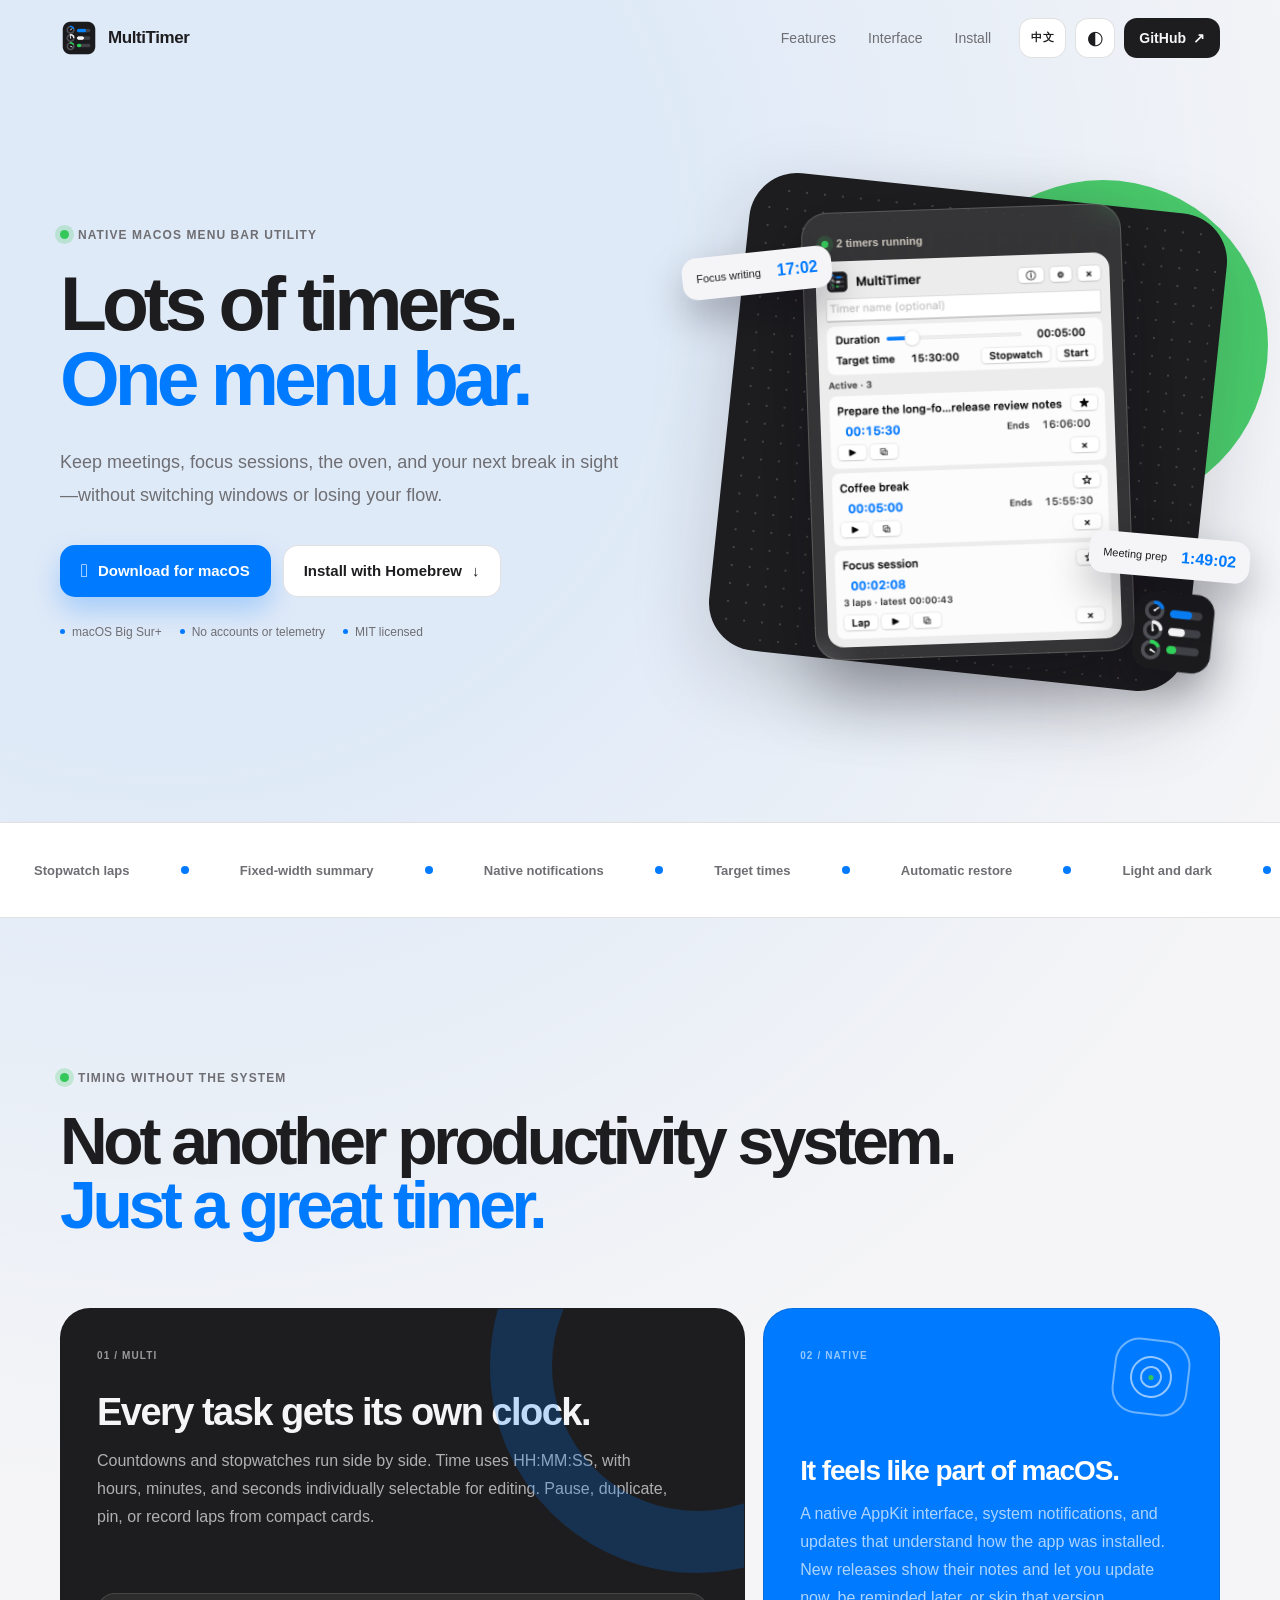
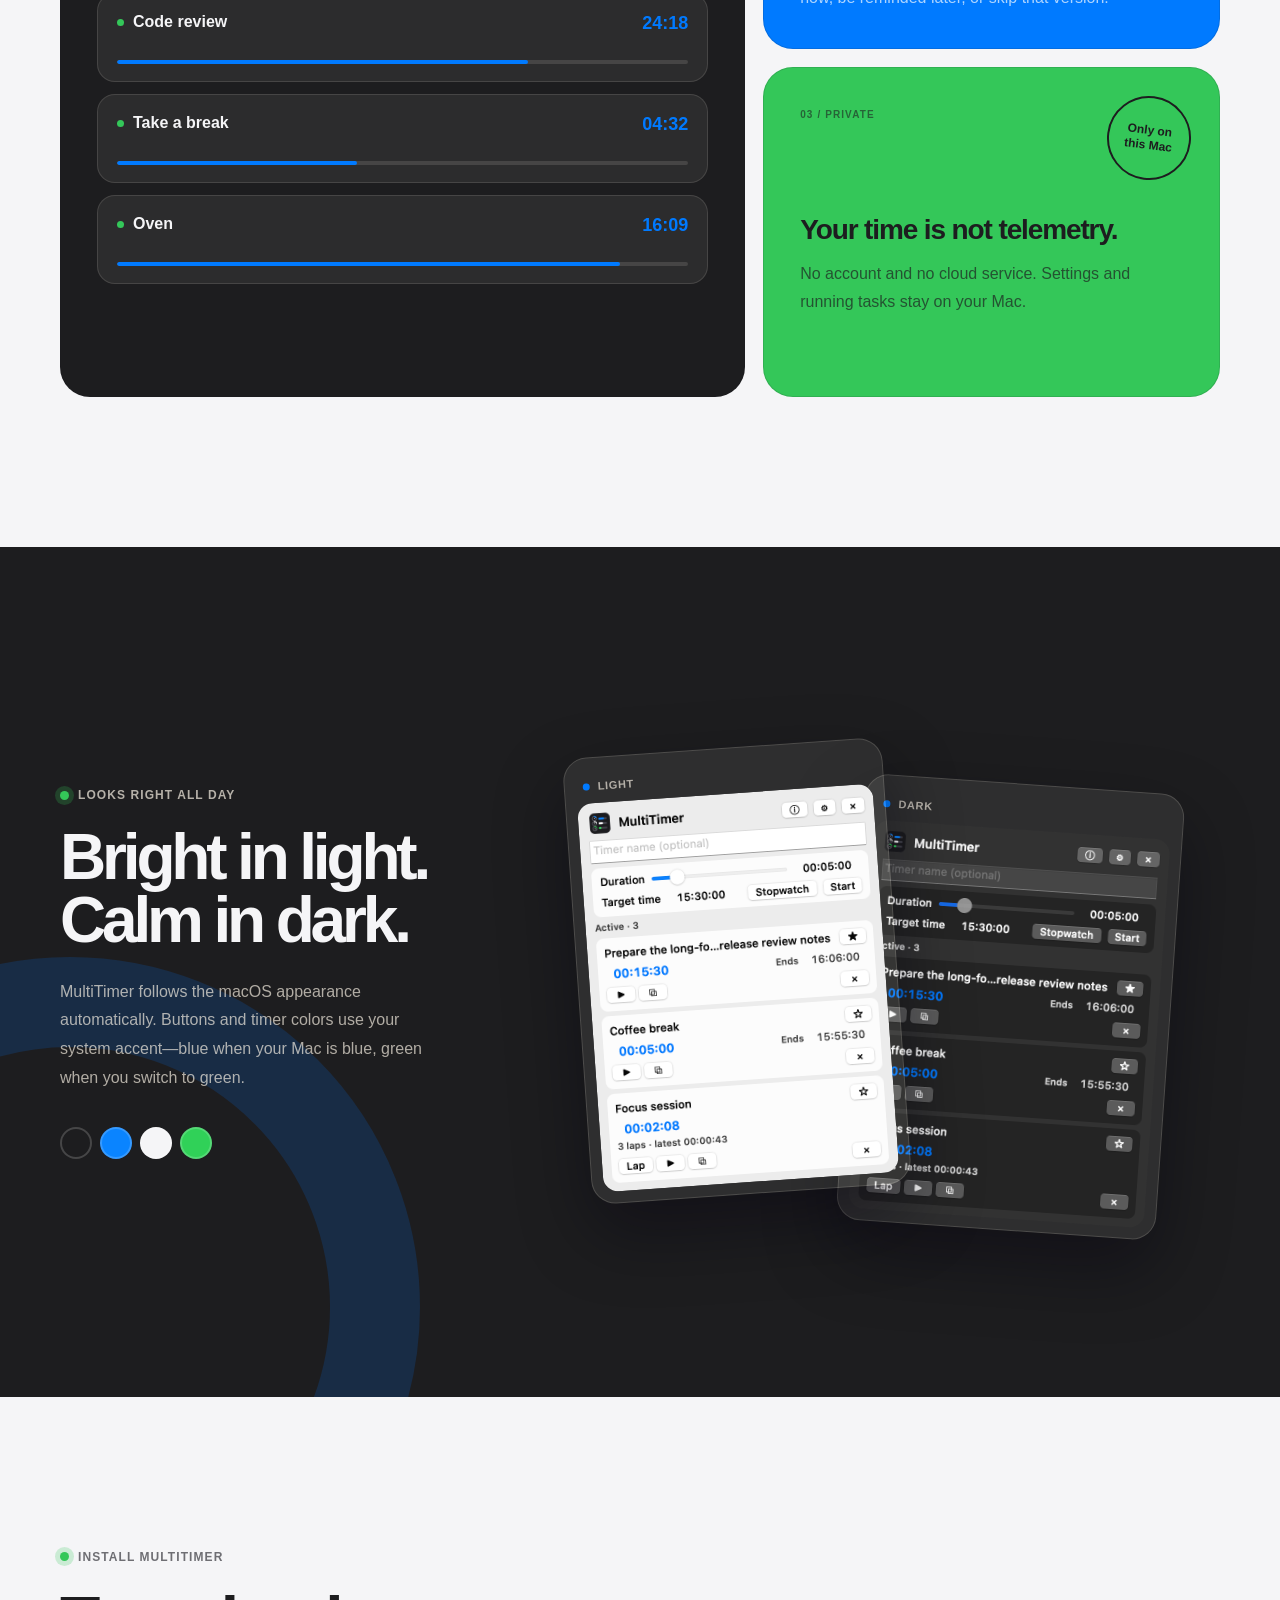
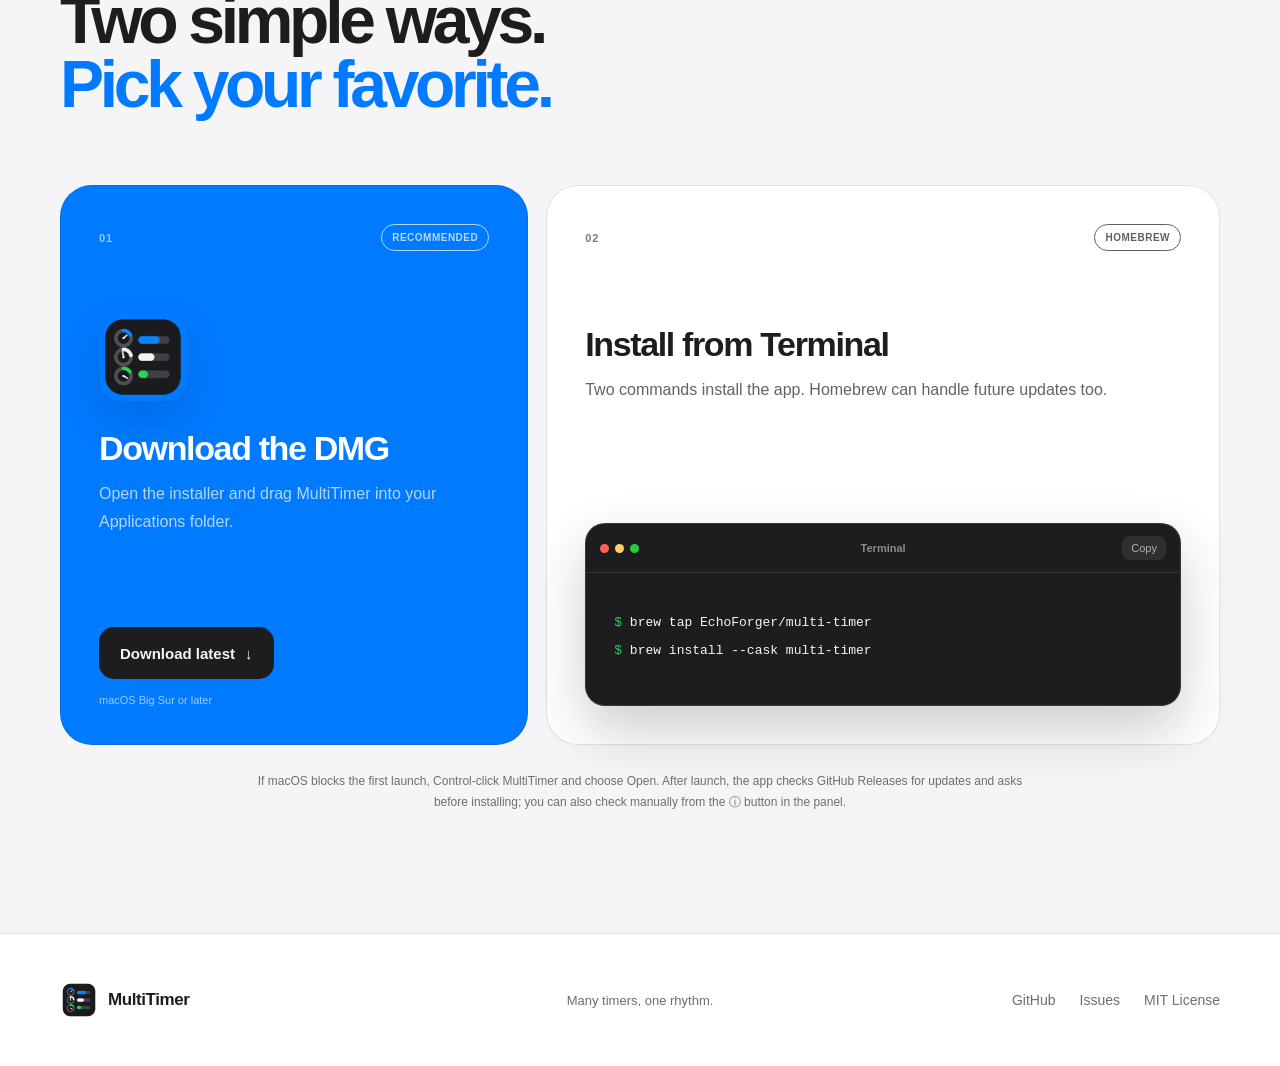
==== commit fdf8b431: "发布 MultiTimer 0.5.1" ====
--- a/en/index.html
+++ b/en/index.html
@@ -120,7 +120,11 @@
           <article class="feature feature-main reveal">
             <span class="feature-index">01 / MULTI</span>
             <h3>Every task gets its own clock.</h3>
-            <p>Countdowns and stopwatches run side by side. Pause, duplicate, pin, or record laps from compact cards. Double-click or Force Touch a name to edit it in place.</p>
+            <p>
+              Countdowns and stopwatches run side by side. Time uses HH:MM:SS, with hours,
+              minutes, and seconds individually selectable for editing. Pause, duplicate,
+              pin, or record laps from compact cards.
+            </p>
             <div class="mini-timers" aria-hidden="true">
               <div><span><i></i>Code review</span><b>24:18</b><em style="--p:72%"></em></div>
               <div><span><i></i>Take a break</span><b>04:32</b><em style="--p:42%"></em></div>
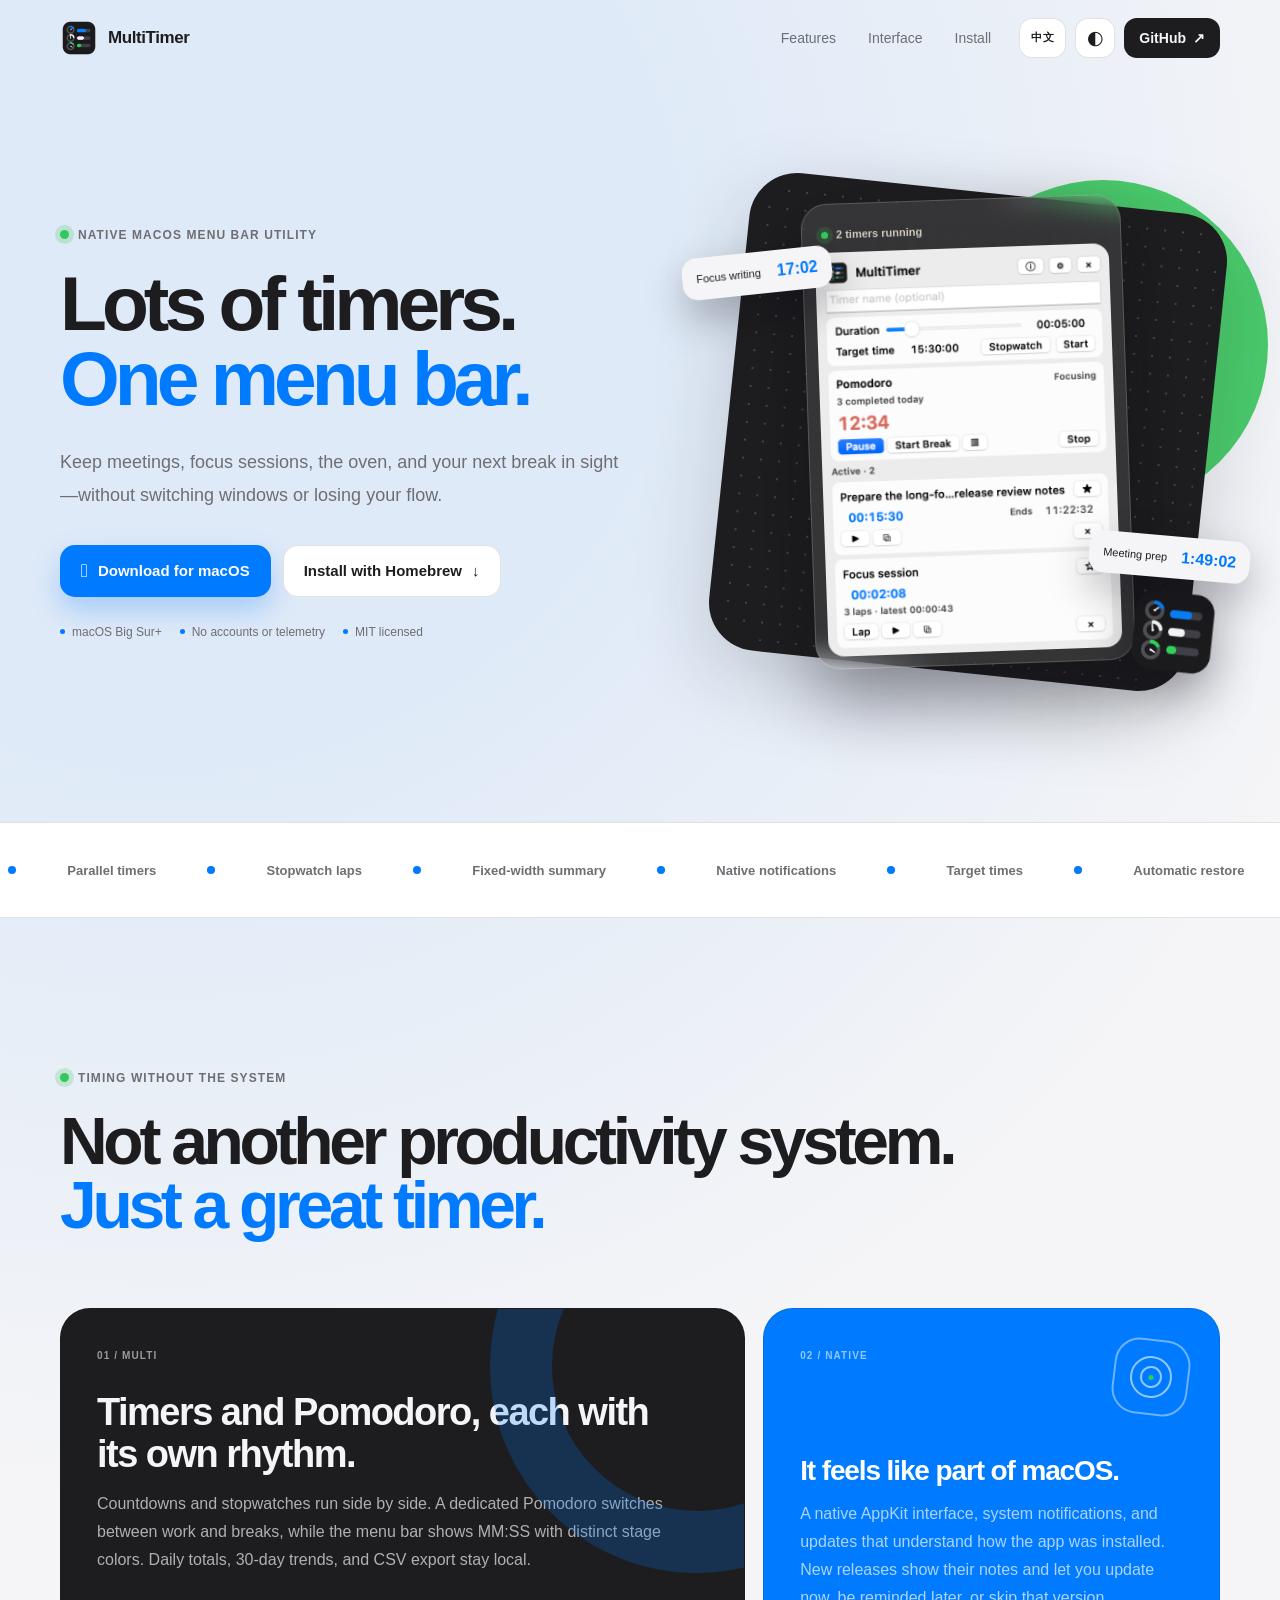
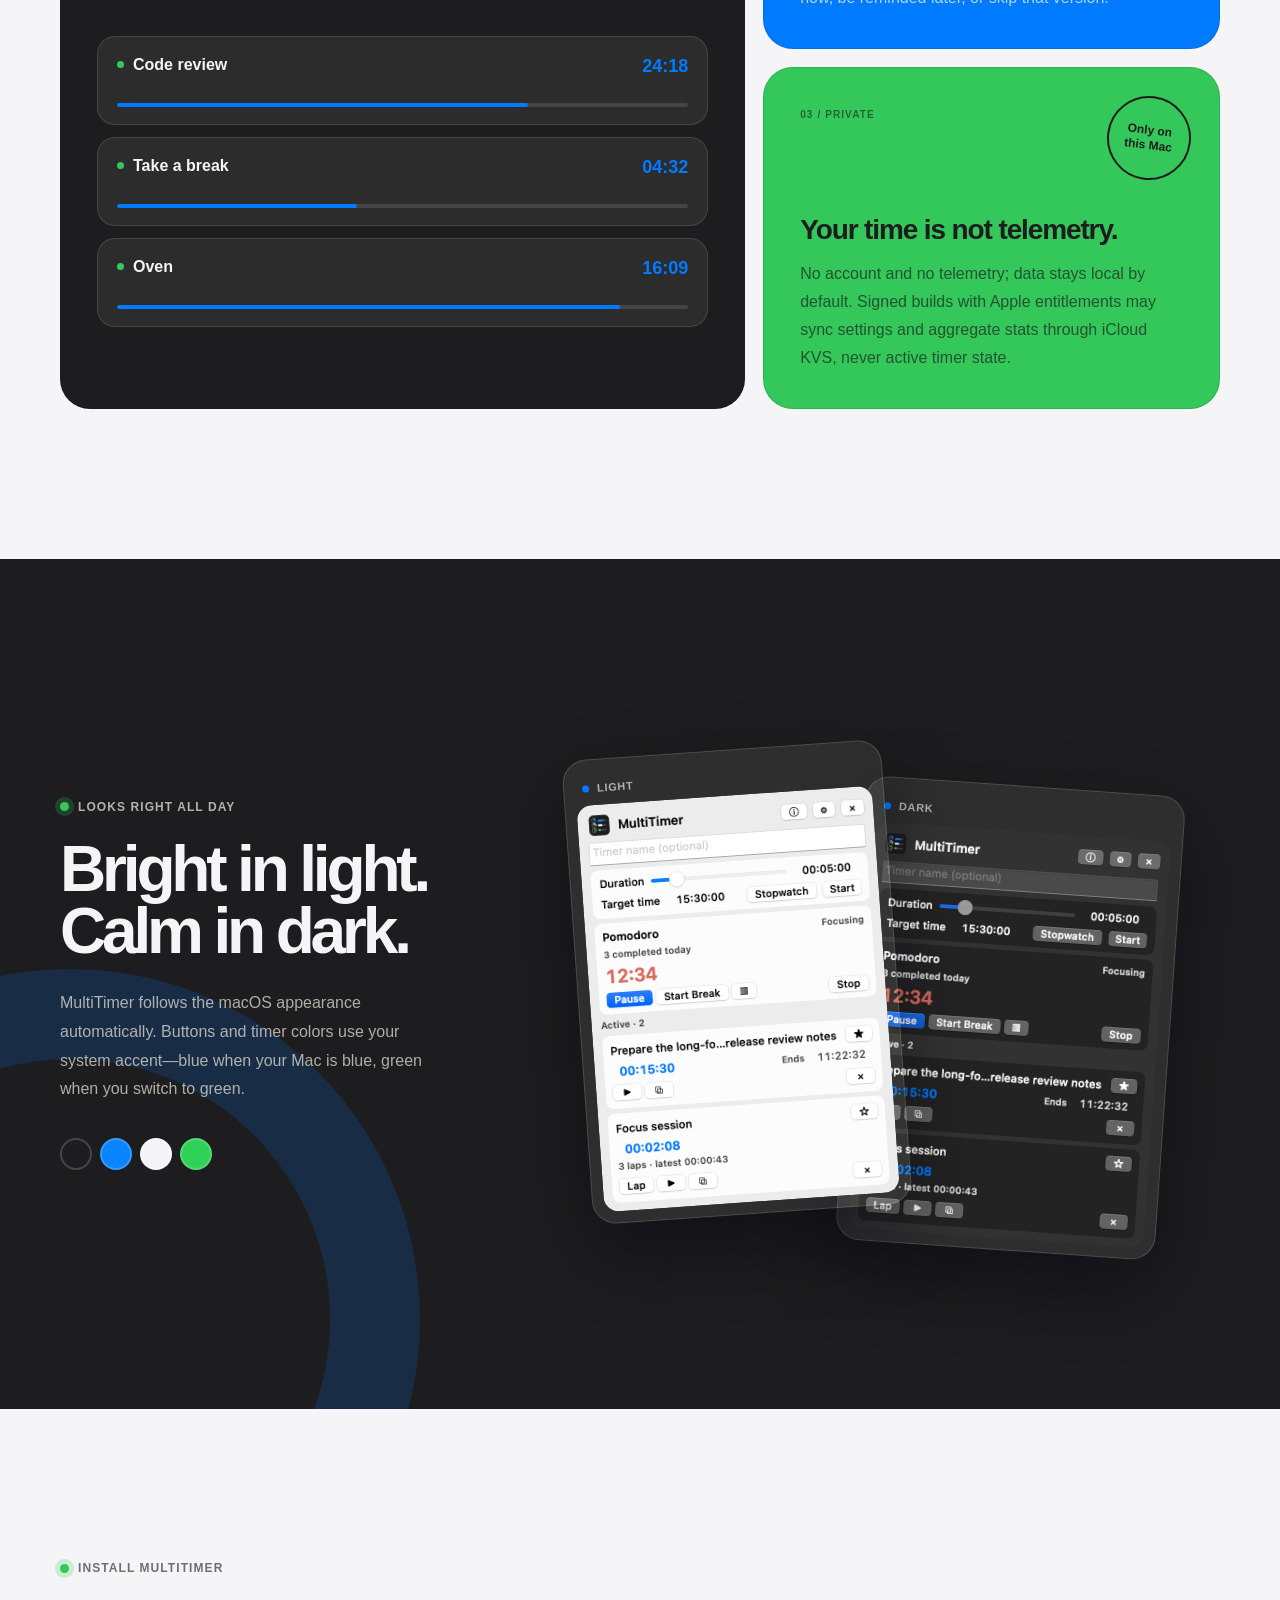
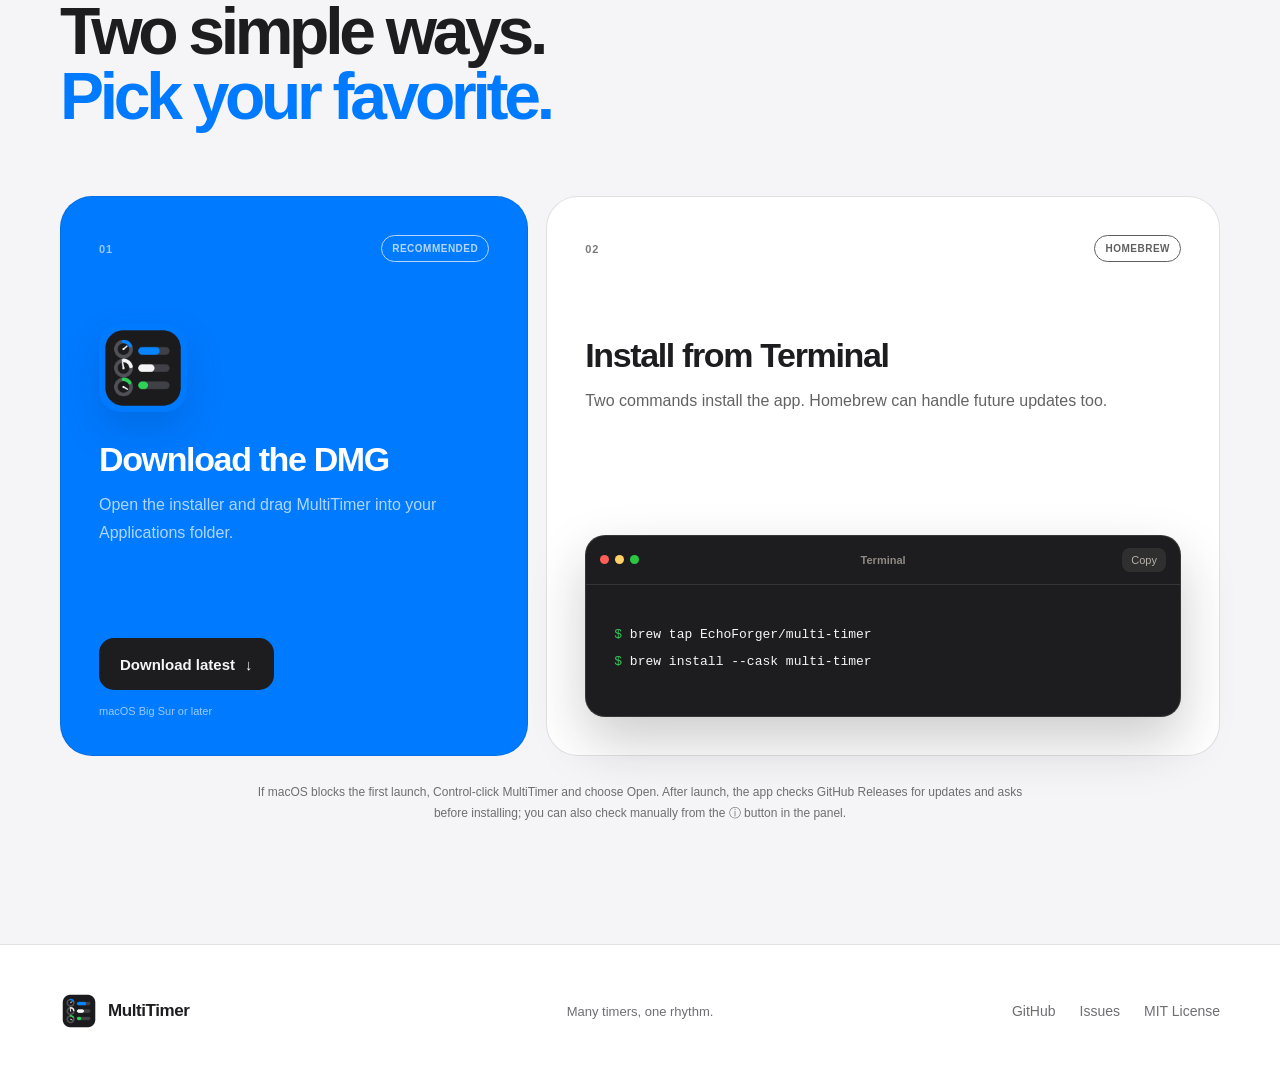
==== commit 83e6dce6: "发布 MultiTimer 0.6.0" ====
--- a/en/index.html
+++ b/en/index.html
@@ -88,9 +88,9 @@
               src="../light.png"
               data-light-src="../light.png"
               data-dark-src="../dark.png"
-              alt="MultiTimer running two timers at once"
+              alt="MultiTimer running a Pomodoro, countdown, and stopwatch"
               width="316"
-              height="355"
+              height="434"
             >
           </div>
           <img class="floating-app-icon" src="../assets/app-icon.png" alt="" width="92" height="92" aria-hidden="true">
@@ -99,6 +99,8 @@
 
       <section class="ticker" aria-label="Core capabilities">
         <div class="ticker-track">
+          <span>Dedicated Pomodoro <i></i></span>
+          <span>30-day focus stats <i></i></span>
           <span>Parallel timers <i></i></span>
           <span>Stopwatch laps <i></i></span>
           <span>Fixed-width summary <i></i></span>
@@ -119,11 +121,11 @@
         <div class="feature-grid">
           <article class="feature feature-main reveal">
             <span class="feature-index">01 / MULTI</span>
-            <h3>Every task gets its own clock.</h3>
+            <h3>Timers and Pomodoro, each with its own rhythm.</h3>
             <p>
-              Countdowns and stopwatches run side by side. Time uses HH:MM:SS, with hours,
-              minutes, and seconds individually selectable for editing. Pause, duplicate,
-              pin, or record laps from compact cards.
+              Countdowns and stopwatches run side by side. A dedicated Pomodoro switches
+              between work and breaks, while the menu bar shows MM:SS with distinct stage
+              colors. Daily totals, 30-day trends, and CSV export stay local.
             </p>
             <div class="mini-timers" aria-hidden="true">
               <div><span><i></i>Code review</span><b>24:18</b><em style="--p:72%"></em></div>
@@ -143,7 +145,7 @@
             <span class="feature-index">03 / PRIVATE</span>
             <div class="private-badge" aria-hidden="true">Only on<br>this Mac</div>
             <h3>Your time is not telemetry.</h3>
-            <p>No account and no cloud service. Settings and running tasks stay on your Mac.</p>
+            <p>No account and no telemetry; data stays local by default. Signed builds with Apple entitlements may sync settings and aggregate stats through iCloud KVS, never active timer state.</p>
           </article>
         </div>
       </section>
@@ -161,11 +163,11 @@
           <div class="dual-shots reveal" aria-label="MultiTimer light and dark interfaces">
             <figure class="shot-card shot-light">
               <figcaption><span></span> Light</figcaption>
-              <img src="../light.png" alt="MultiTimer compact interface in light appearance" width="316" height="355">
+              <img src="../light.png" alt="MultiTimer compact interface in light appearance" width="316" height="434">
             </figure>
             <figure class="shot-card shot-dark">
               <figcaption><span></span> Dark</figcaption>
-              <img src="../dark.png" alt="MultiTimer compact interface in dark appearance" width="316" height="355">
+              <img src="../dark.png" alt="MultiTimer compact interface in dark appearance" width="316" height="434">
             </figure>
           </div>
         </div>
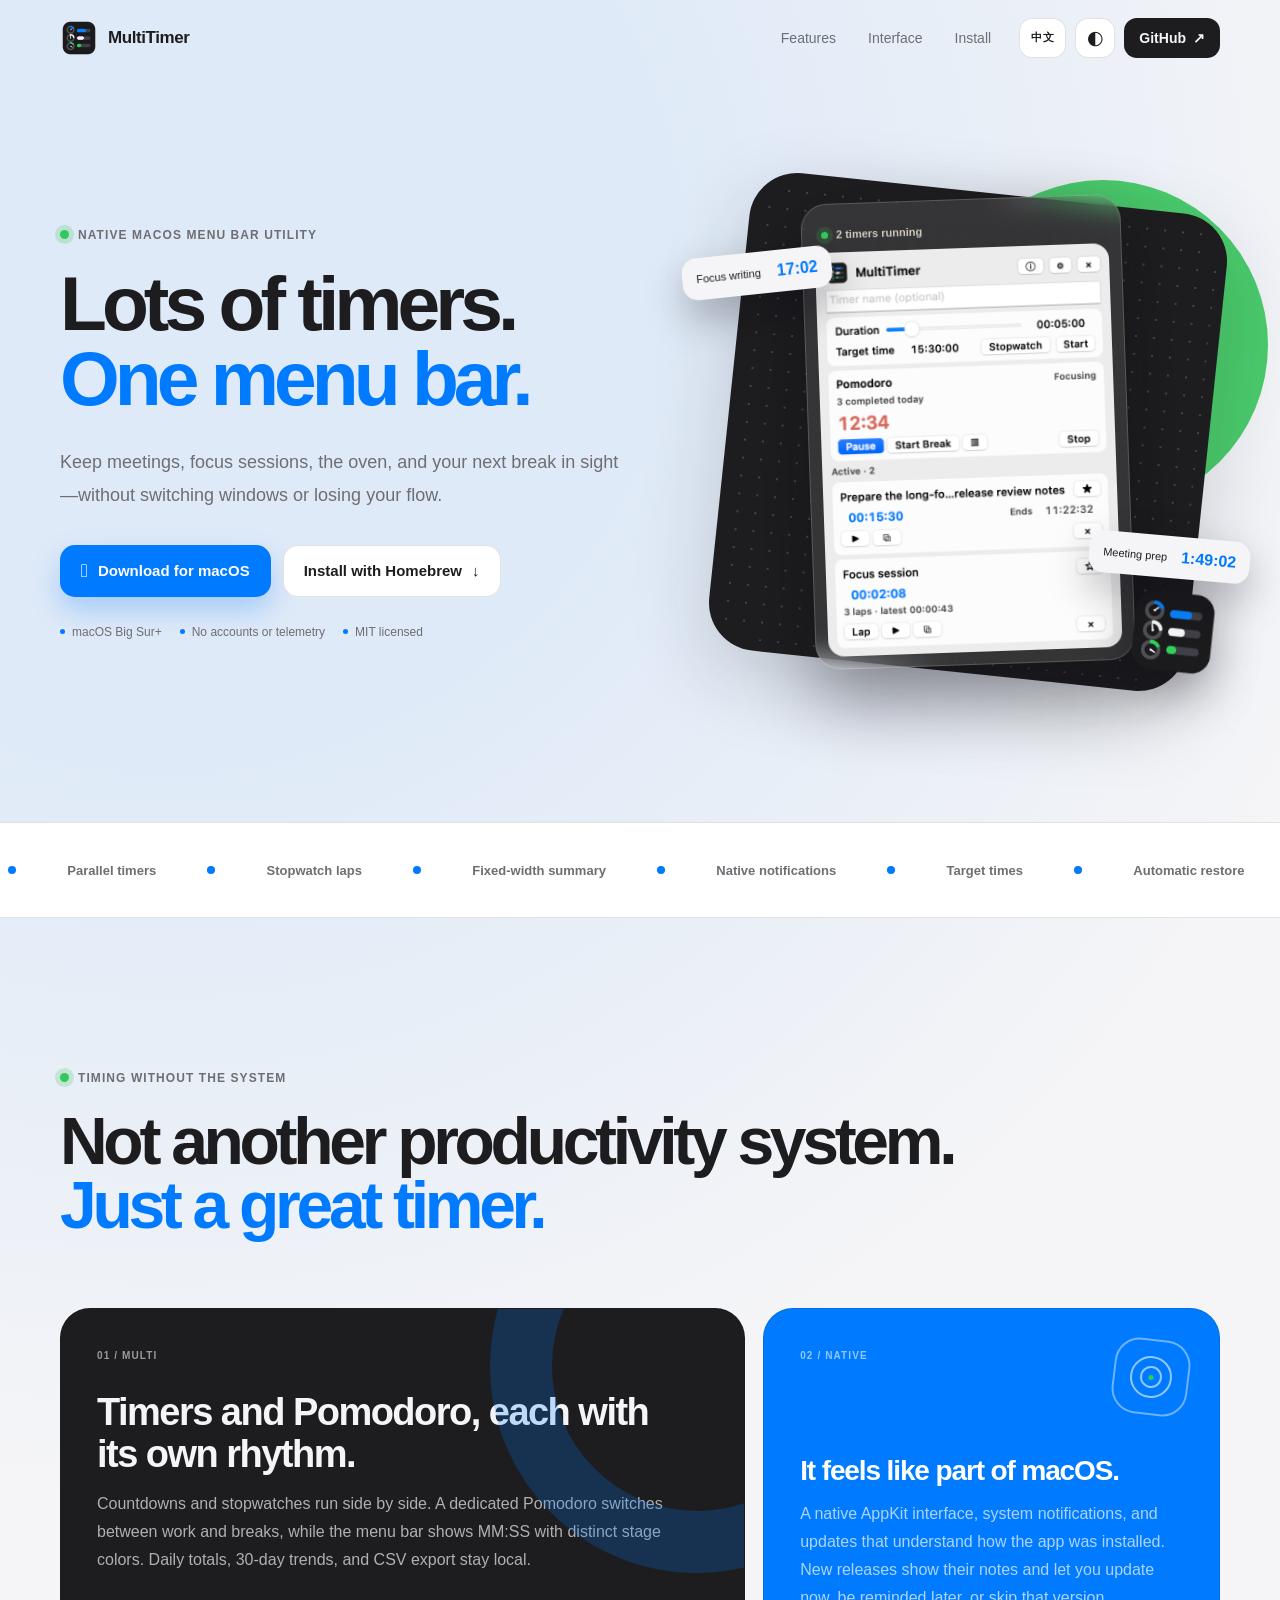
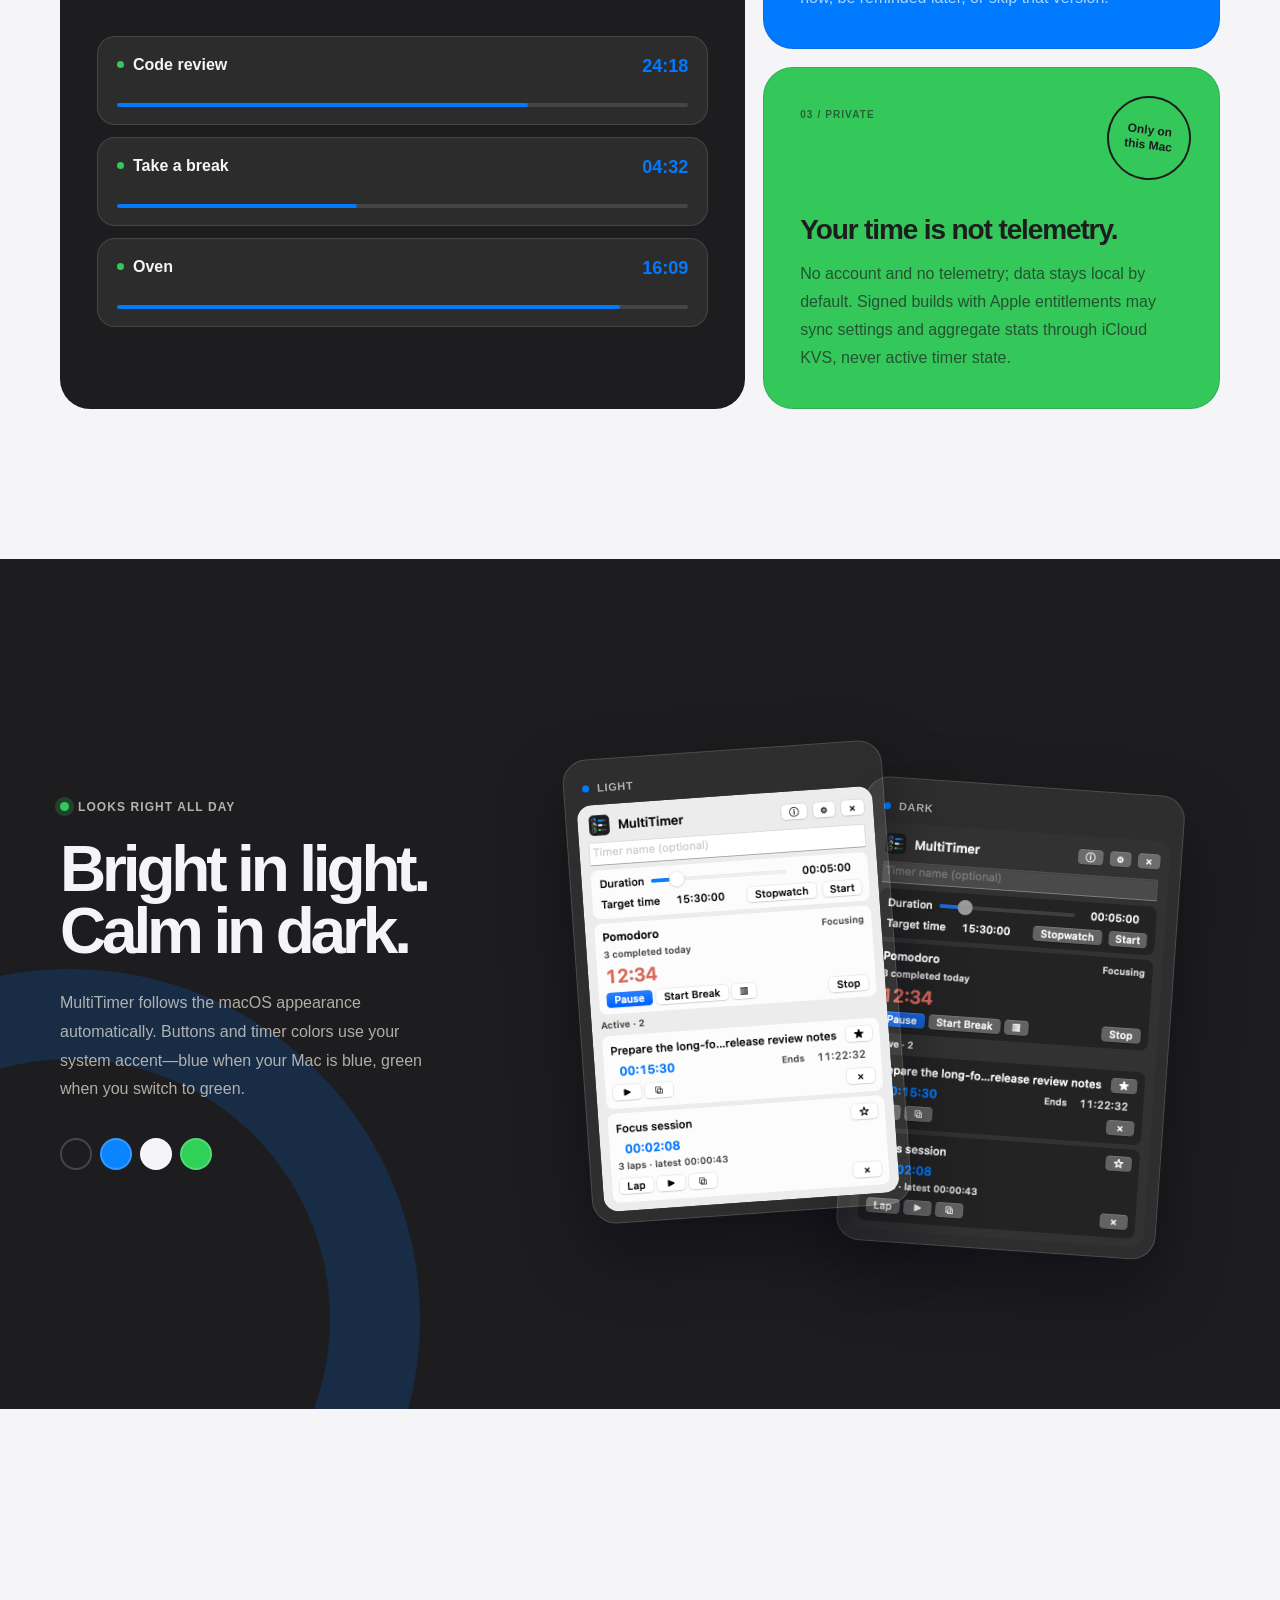
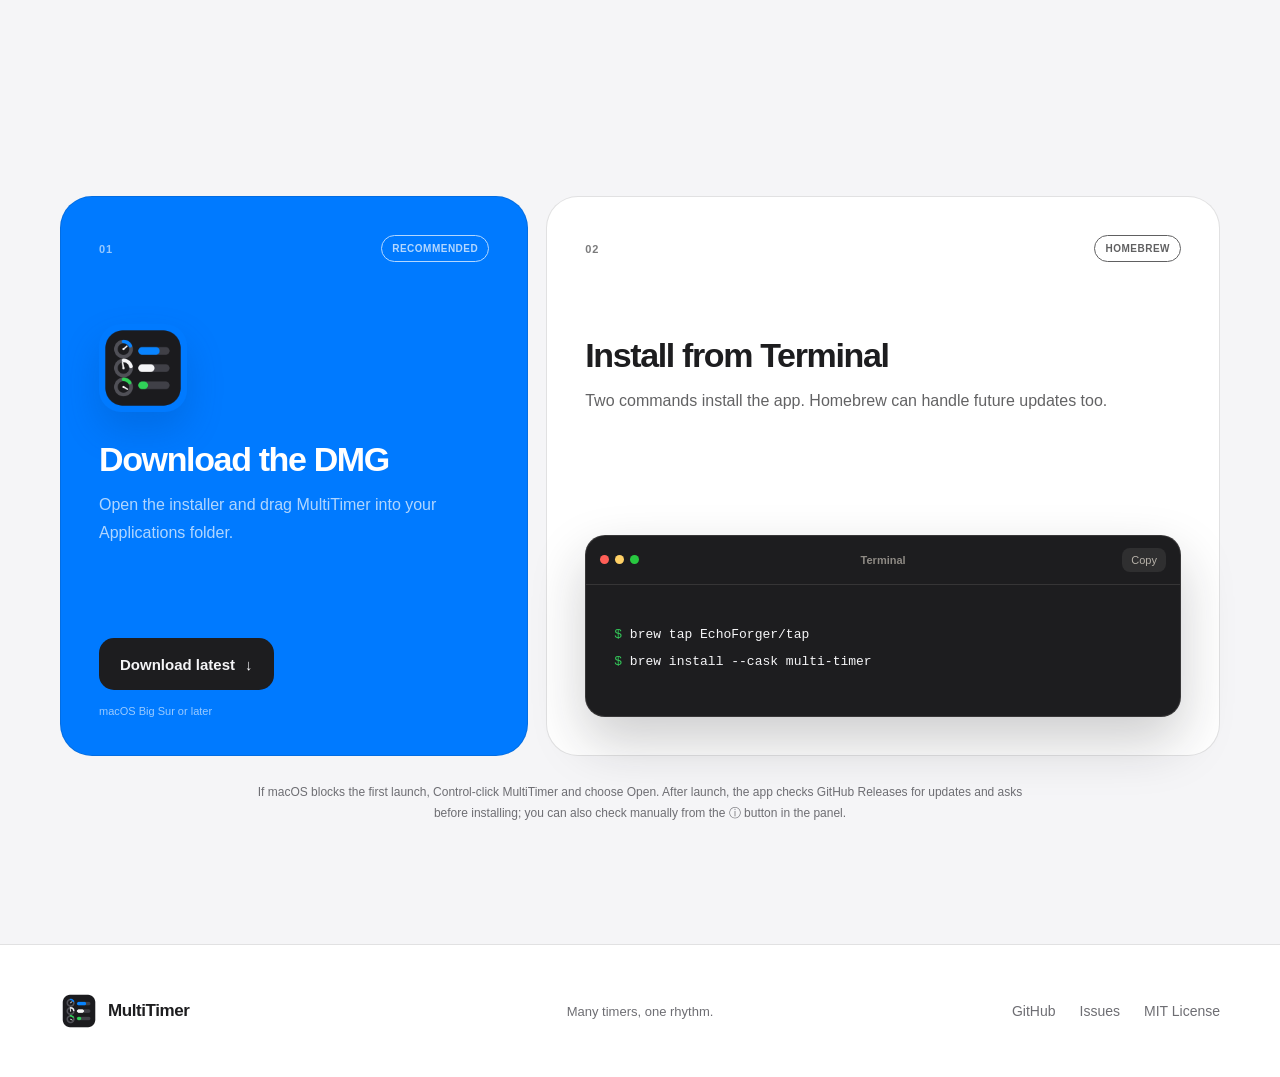
==== commit 434c99ca: "chore: migrate Homebrew tap to EchoForger/tap" ====
--- a/en/index.html
+++ b/en/index.html
@@ -205,9 +205,9 @@
               <div class="terminal-bar">
                 <span><i></i><i></i><i></i></span>
                 <b>Terminal</b>
-                <button class="copy-button" type="button" data-copy="brew tap EchoForger/multi-timer&#10;brew install --cask multi-timer" data-copy-label="Copy" data-copy-success="Copied" data-copy-error="Copy failed" aria-label="Copy Homebrew installation commands">Copy</button>
+                <button class="copy-button" type="button" data-copy="brew tap EchoForger/tap&#10;brew install --cask multi-timer" data-copy-label="Copy" data-copy-success="Copied" data-copy-error="Copy failed" aria-label="Copy Homebrew installation commands">Copy</button>
               </div>
-              <pre><code><span>$</span> brew tap EchoForger/multi-timer
+              <pre><code><span>$</span> brew tap EchoForger/tap
 <span>$</span> brew install --cask multi-timer</code></pre>
             </div>
           </article>
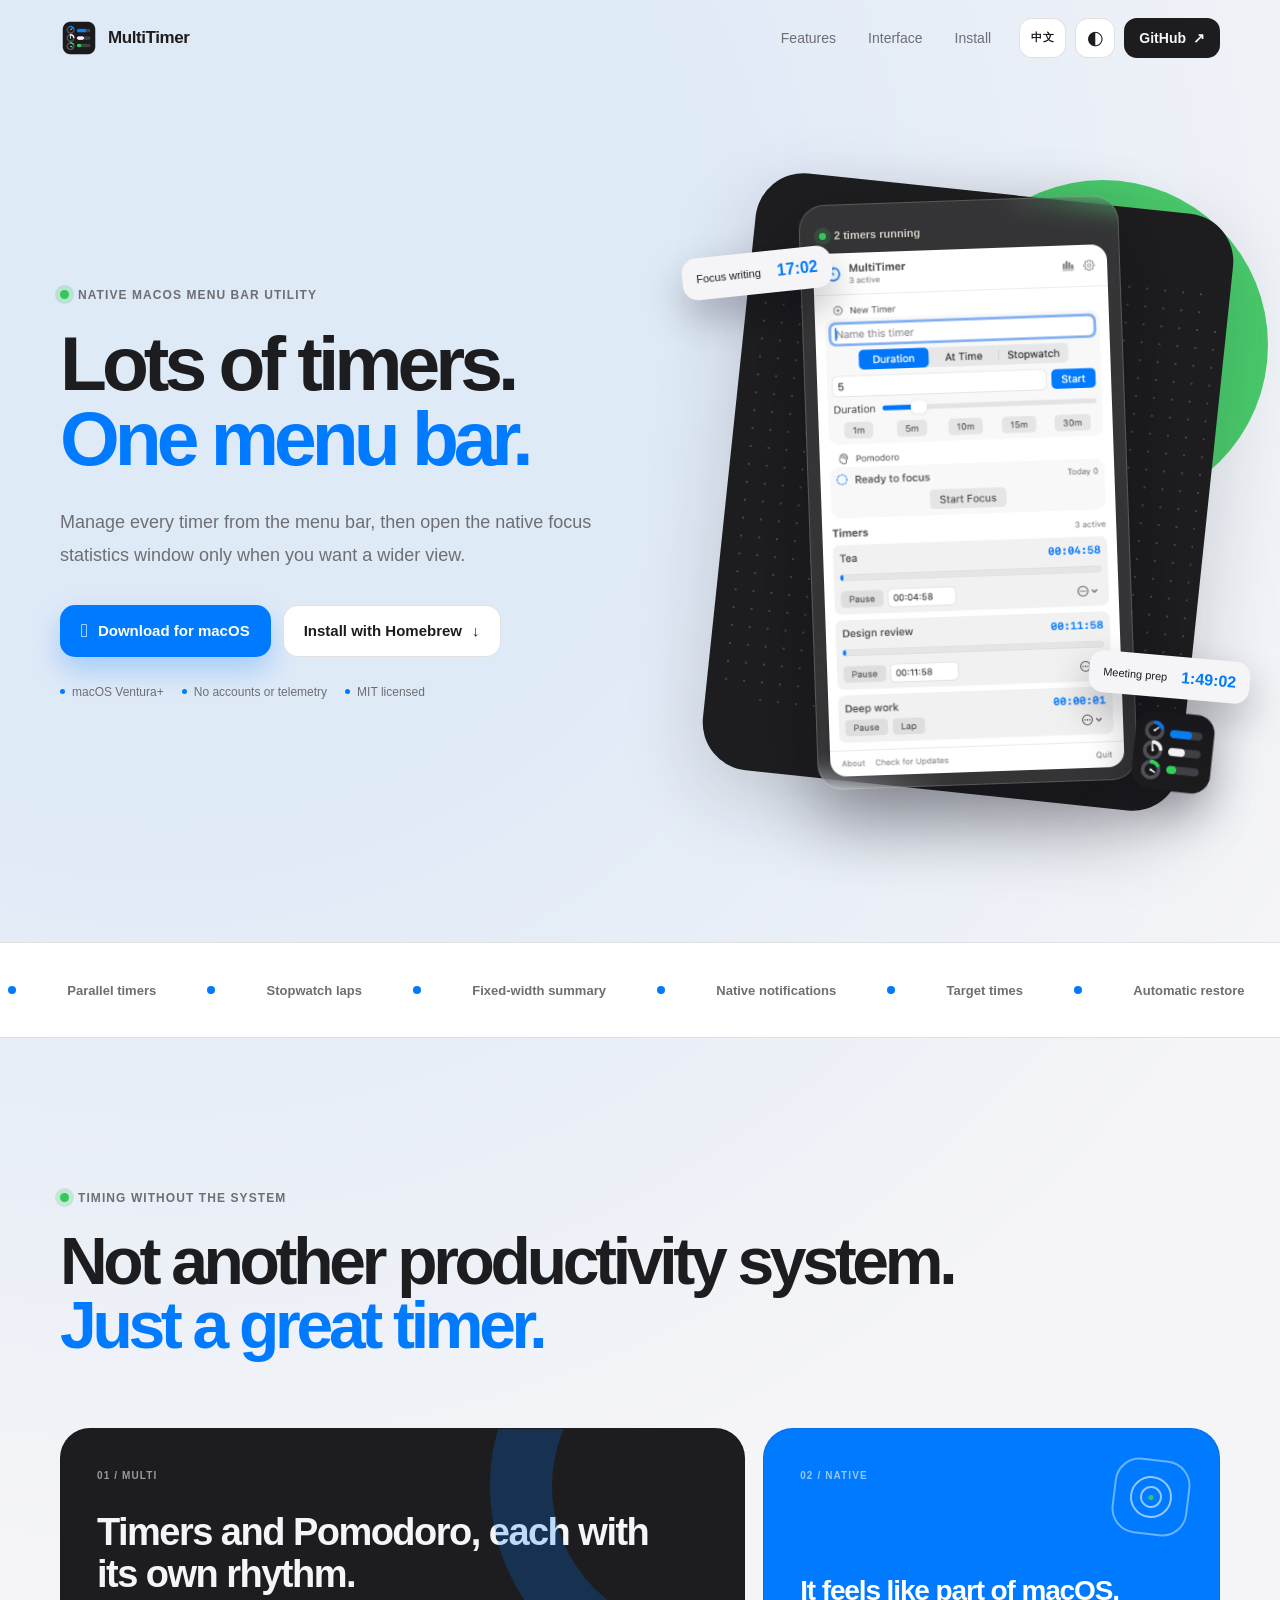
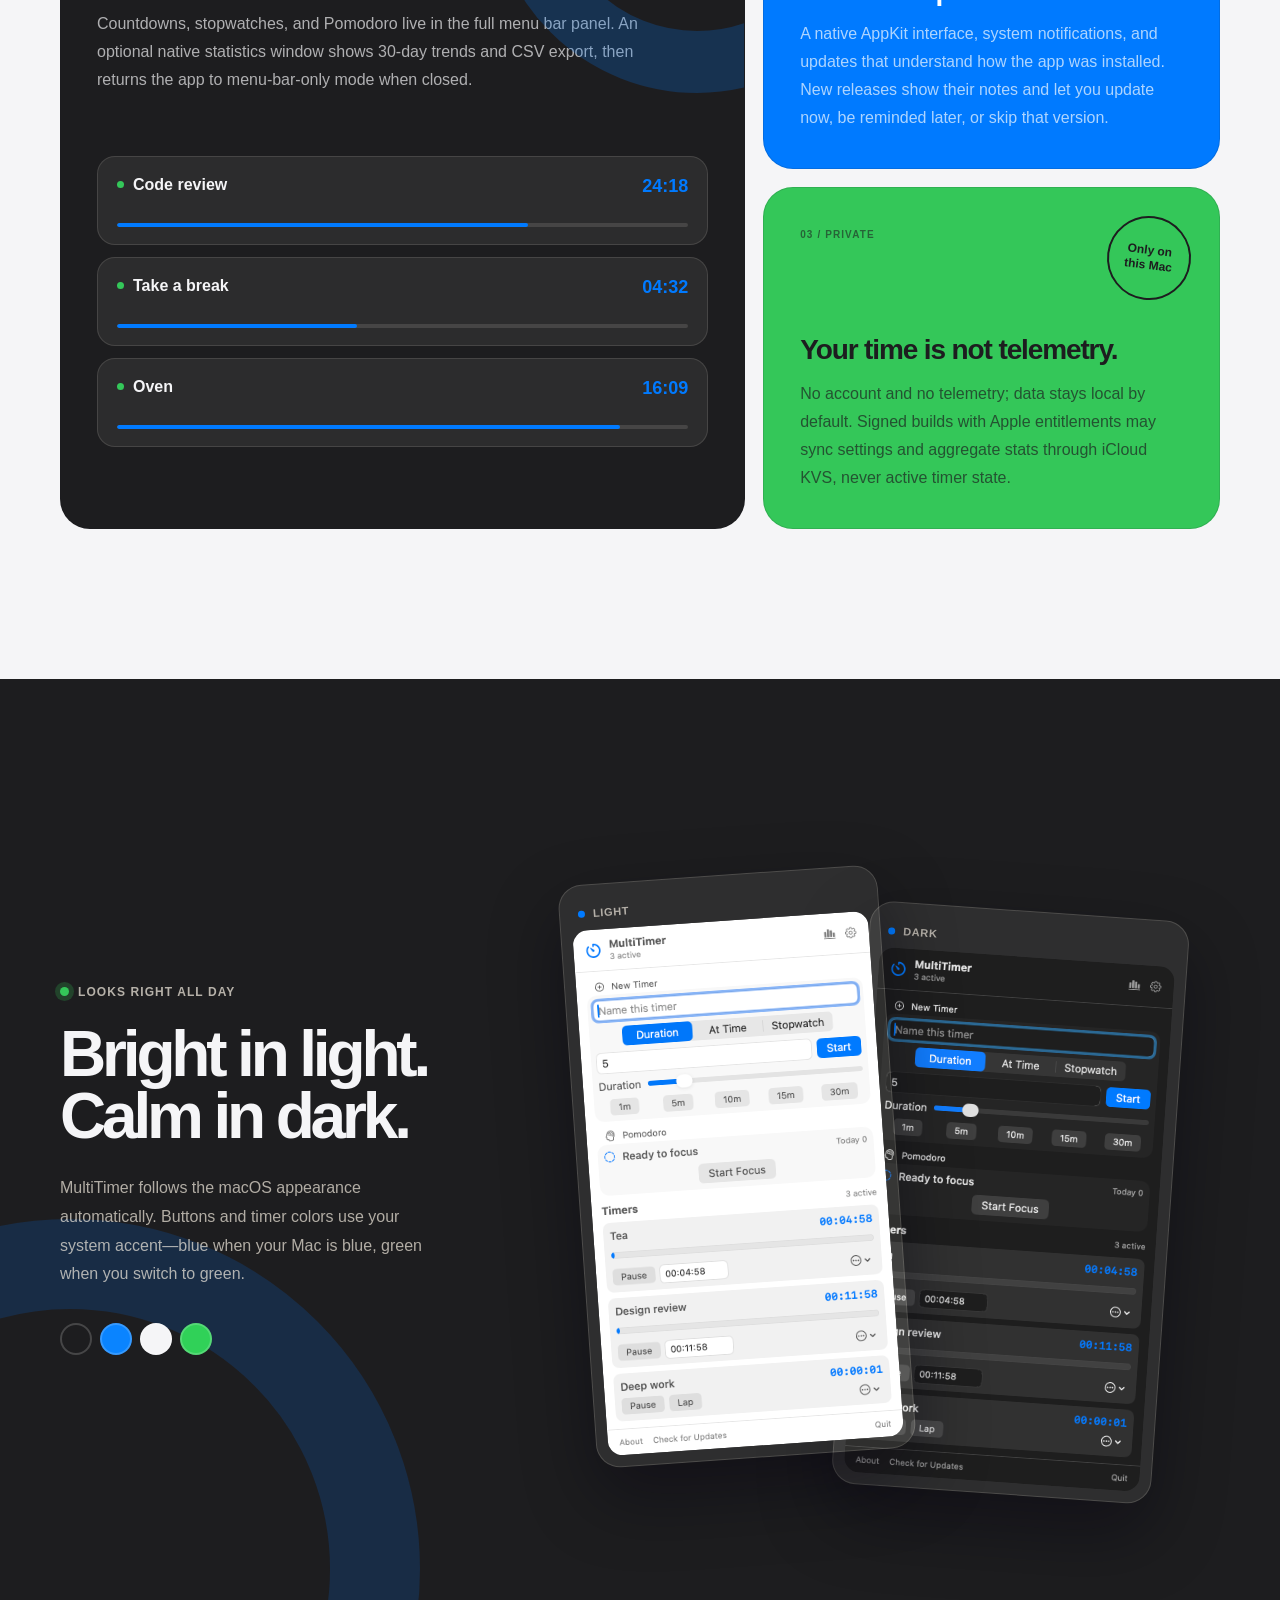
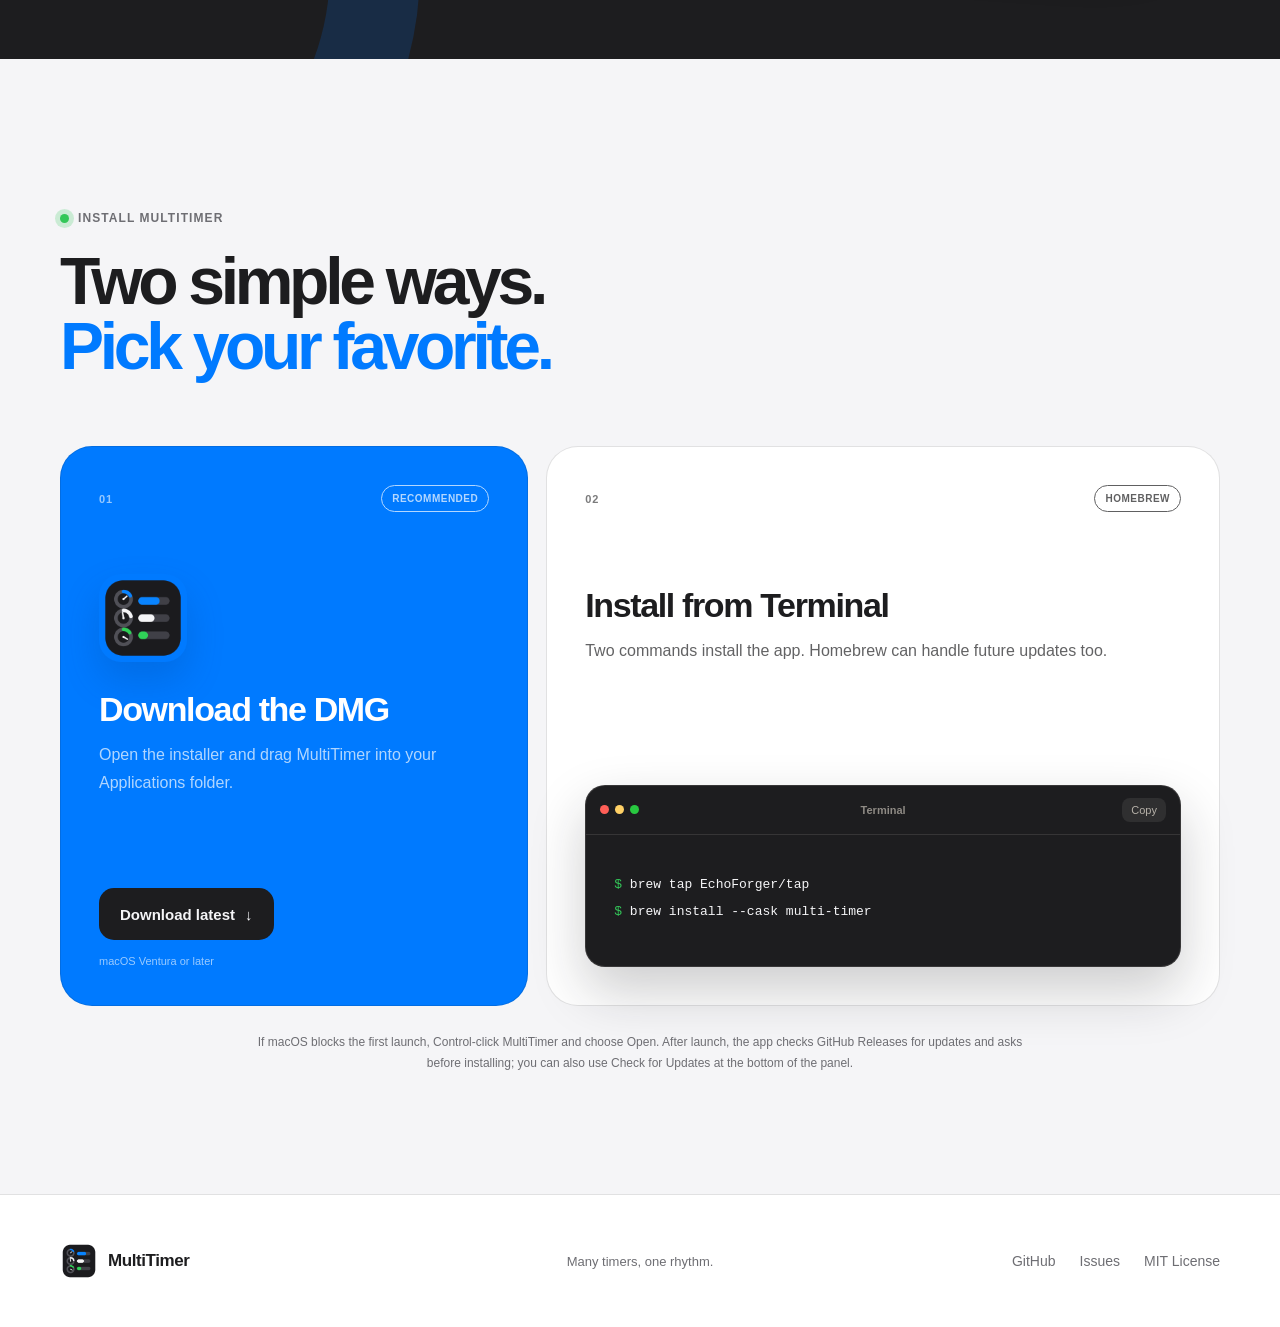
==== commit a159602c: "feat: rewrite MultiTimer in Swift for 0.7.0" ====
--- a/en/index.html
+++ b/en/index.html
@@ -4,7 +4,7 @@
     <meta charset="UTF-8">
     <meta name="viewport" content="width=device-width, initial-scale=1">
     <meta name="theme-color" content="#f5f5f7">
-    <meta name="description" content="MultiTimer is a lightweight, native macOS menu bar app for running multiple timers at once.">
+    <meta name="description" content="MultiTimer is a lightweight native macOS menu bar timer with an optional focus statistics window.">
     <meta property="og:type" content="website">
     <meta property="og:title" content="MultiTimer — Many timers, one rhythm">
     <meta property="og:description" content="Keep work, breaks, meetings, and everyday tasks on time. Native, local, and open source.">
@@ -18,7 +18,7 @@
     <link rel="alternate" hreflang="en" href="https://echoforger.github.io/multi-timer/en/">
     <link rel="alternate" hreflang="x-default" href="https://echoforger.github.io/multi-timer/">
     <link rel="icon" href="../assets/app-icon.png">
-    <title>MultiTimer — Multiple timers in your macOS menu bar</title>
+    <title>MultiTimer — Native multiple timers for macOS</title>
     <script>
       (() => {
         const systemDark = window.matchMedia("(prefers-color-scheme: dark)").matches;
@@ -63,7 +63,7 @@
         <div class="hero-copy reveal">
           <p class="eyebrow"><span></span> Native macOS menu bar utility</p>
           <h1>Lots of timers.<br><em>One menu bar.</em></h1>
-          <p class="hero-lede">Keep meetings, focus sessions, the oven, and your next break in sight—without switching windows or losing your flow.</p>
+          <p class="hero-lede">Manage every timer from the menu bar, then open the native focus statistics window only when you want a wider view.</p>
           <div class="hero-actions">
             <a class="button button-primary" href="https://github.com/EchoForger/multi-timer/releases/latest" target="_blank" rel="noreferrer">
               <span class="apple-mark" aria-hidden="true"></span> Download for macOS
@@ -71,7 +71,7 @@
             <a class="button button-secondary" href="#brew">Install with Homebrew <span aria-hidden="true">↓</span></a>
           </div>
           <div class="hero-meta" aria-label="Project highlights">
-            <span><i></i> macOS Big Sur+</span>
+            <span><i></i> macOS Ventura+</span>
             <span><i></i> No accounts or telemetry</span>
             <span><i></i> MIT licensed</span>
           </div>
@@ -90,7 +90,7 @@
               data-dark-src="../dark.png"
               alt="MultiTimer running a Pomodoro, countdown, and stopwatch"
               width="316"
-              height="434"
+              height="562"
             >
           </div>
           <img class="floating-app-icon" src="../assets/app-icon.png" alt="" width="92" height="92" aria-hidden="true">
@@ -123,9 +123,9 @@
             <span class="feature-index">01 / MULTI</span>
             <h3>Timers and Pomodoro, each with its own rhythm.</h3>
             <p>
-              Countdowns and stopwatches run side by side. A dedicated Pomodoro switches
-              between work and breaks, while the menu bar shows MM:SS with distinct stage
-              colors. Daily totals, 30-day trends, and CSV export stay local.
+              Countdowns, stopwatches, and Pomodoro live in the full menu bar panel. An
+              optional native statistics window shows 30-day trends and CSV export, then
+              returns the app to menu-bar-only mode when closed.
             </p>
             <div class="mini-timers" aria-hidden="true">
               <div><span><i></i>Code review</span><b>24:18</b><em style="--p:72%"></em></div>
@@ -163,11 +163,11 @@
           <div class="dual-shots reveal" aria-label="MultiTimer light and dark interfaces">
             <figure class="shot-card shot-light">
               <figcaption><span></span> Light</figcaption>
-              <img src="../light.png" alt="MultiTimer compact interface in light appearance" width="316" height="434">
+              <img src="../light.png" alt="MultiTimer compact interface in light appearance" width="316" height="562">
             </figure>
             <figure class="shot-card shot-dark">
               <figcaption><span></span> Dark</figcaption>
-              <img src="../dark.png" alt="MultiTimer compact interface in dark appearance" width="316" height="434">
+              <img src="../dark.png" alt="MultiTimer compact interface in dark appearance" width="316" height="562">
             </figure>
           </div>
         </div>
@@ -191,7 +191,7 @@
             <a class="button button-dark" href="https://github.com/EchoForger/multi-timer/releases/latest" target="_blank" rel="noreferrer">
               Download latest <span aria-hidden="true">↓</span>
             </a>
-            <small>macOS Big Sur or later</small>
+            <small>macOS Ventura or later</small>
           </article>
 
           <article class="install-option brew-option reveal" id="brew">
@@ -213,7 +213,7 @@
           </article>
         </div>
 
-        <p class="first-open reveal">If macOS blocks the first launch, Control-click MultiTimer and choose Open. After launch, the app checks GitHub Releases for updates and asks before installing; you can also check manually from the ⓘ button in the panel.</p>
+        <p class="first-open reveal">If macOS blocks the first launch, Control-click MultiTimer and choose Open. After launch, the app checks GitHub Releases for updates and asks before installing; you can also use Check for Updates at the bottom of the panel.</p>
       </section>
     </main>
 
--- a/styles.css
+++ b/styles.css
@@ -41,9 +41,15 @@
 }
 
 html {
-  scroll-behavior: smooth;
+  scroll-behavior: auto;
   scroll-padding-top: var(--header-height);
   overflow-x: hidden;
+}
+
+#why,
+#interface,
+#install {
+  scroll-margin-top: 20px;
 }
 
 body {
@@ -351,7 +357,7 @@
 
 .hero-art {
   position: relative;
-  min-height: 560px;
+  min-height: 680px;
   display: grid;
   place-items: center;
   isolation: isolate;
@@ -362,7 +368,7 @@
   position: absolute;
   z-index: -3;
   width: 480px;
-  height: 480px;
+  height: 600px;
   border-radius: 48px;
   background: #1d1d1f;
   transform: rotate(6deg);
@@ -768,7 +774,7 @@
 .palette i:nth-child(4) { background: #30d158; }
 
 .dual-shots {
-  min-height: 570px;
+  min-height: 700px;
   display: flex;
   align-items: center;
   justify-content: center;
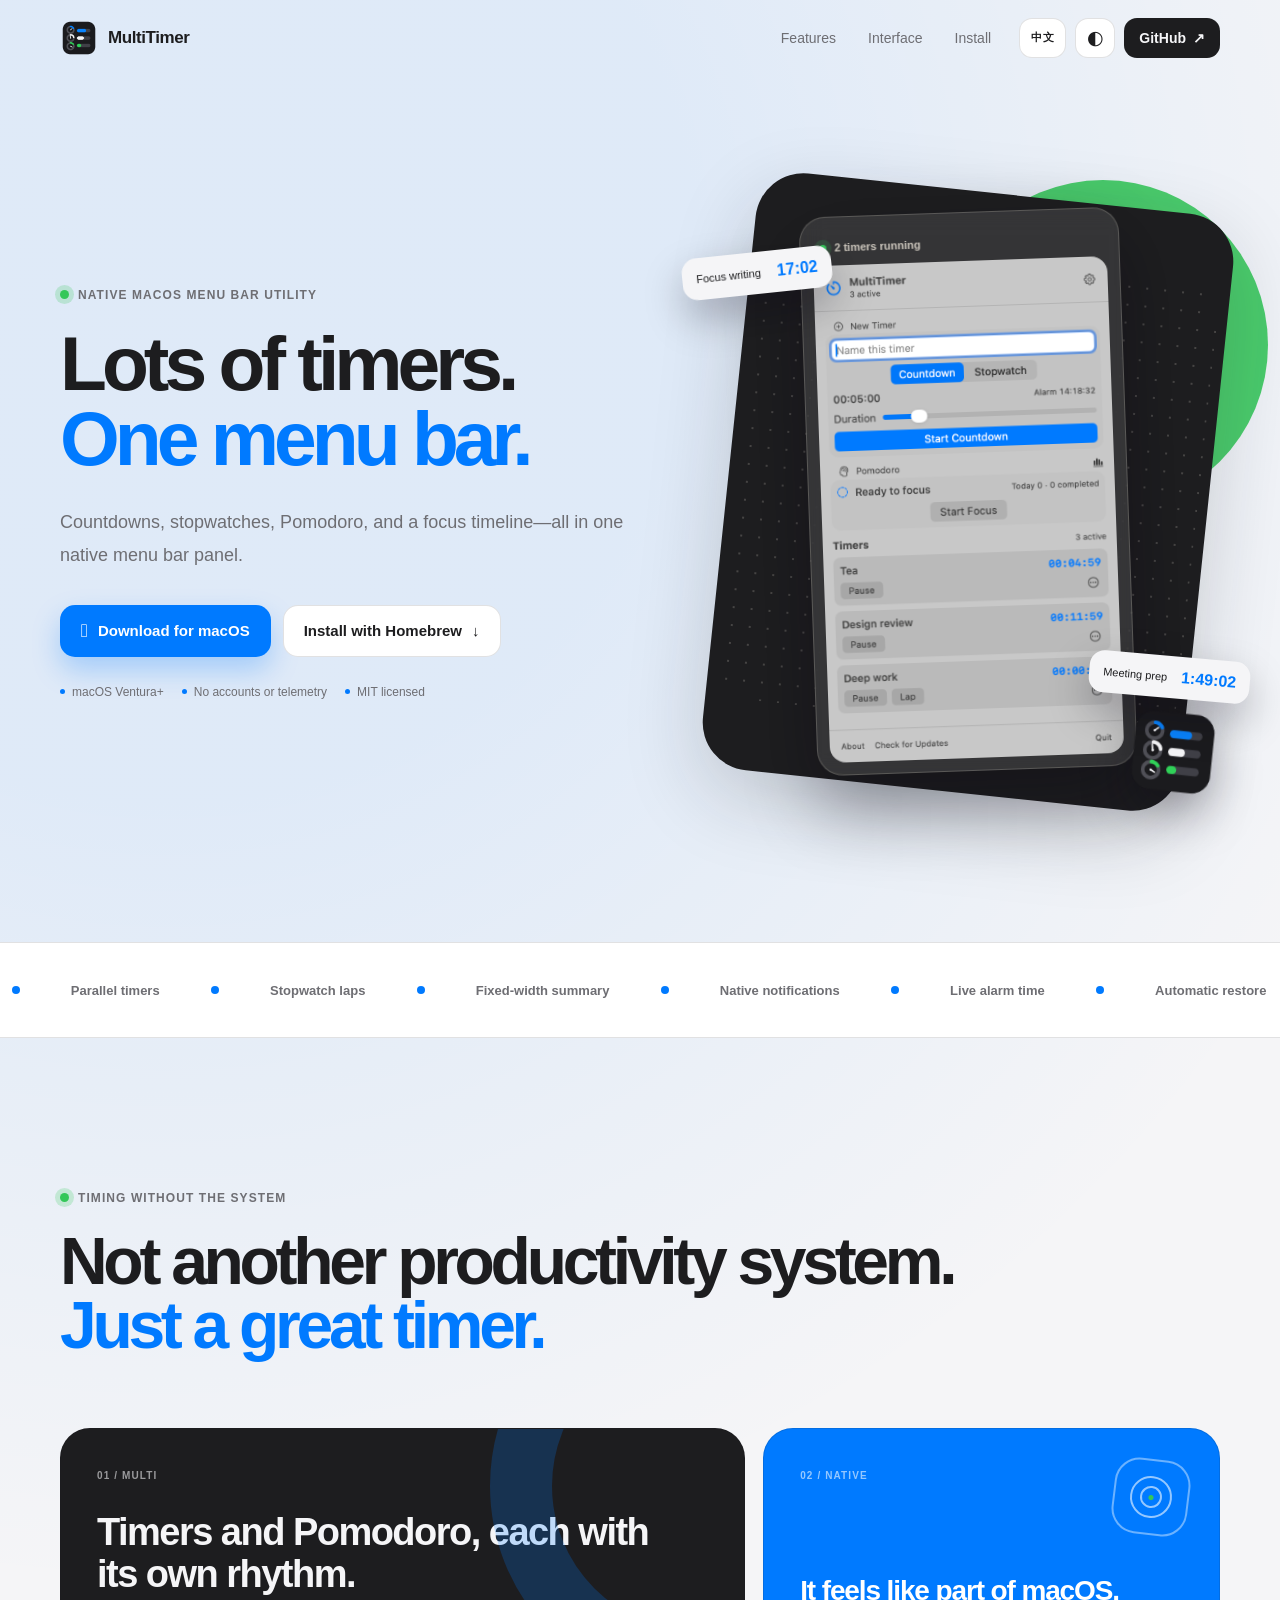
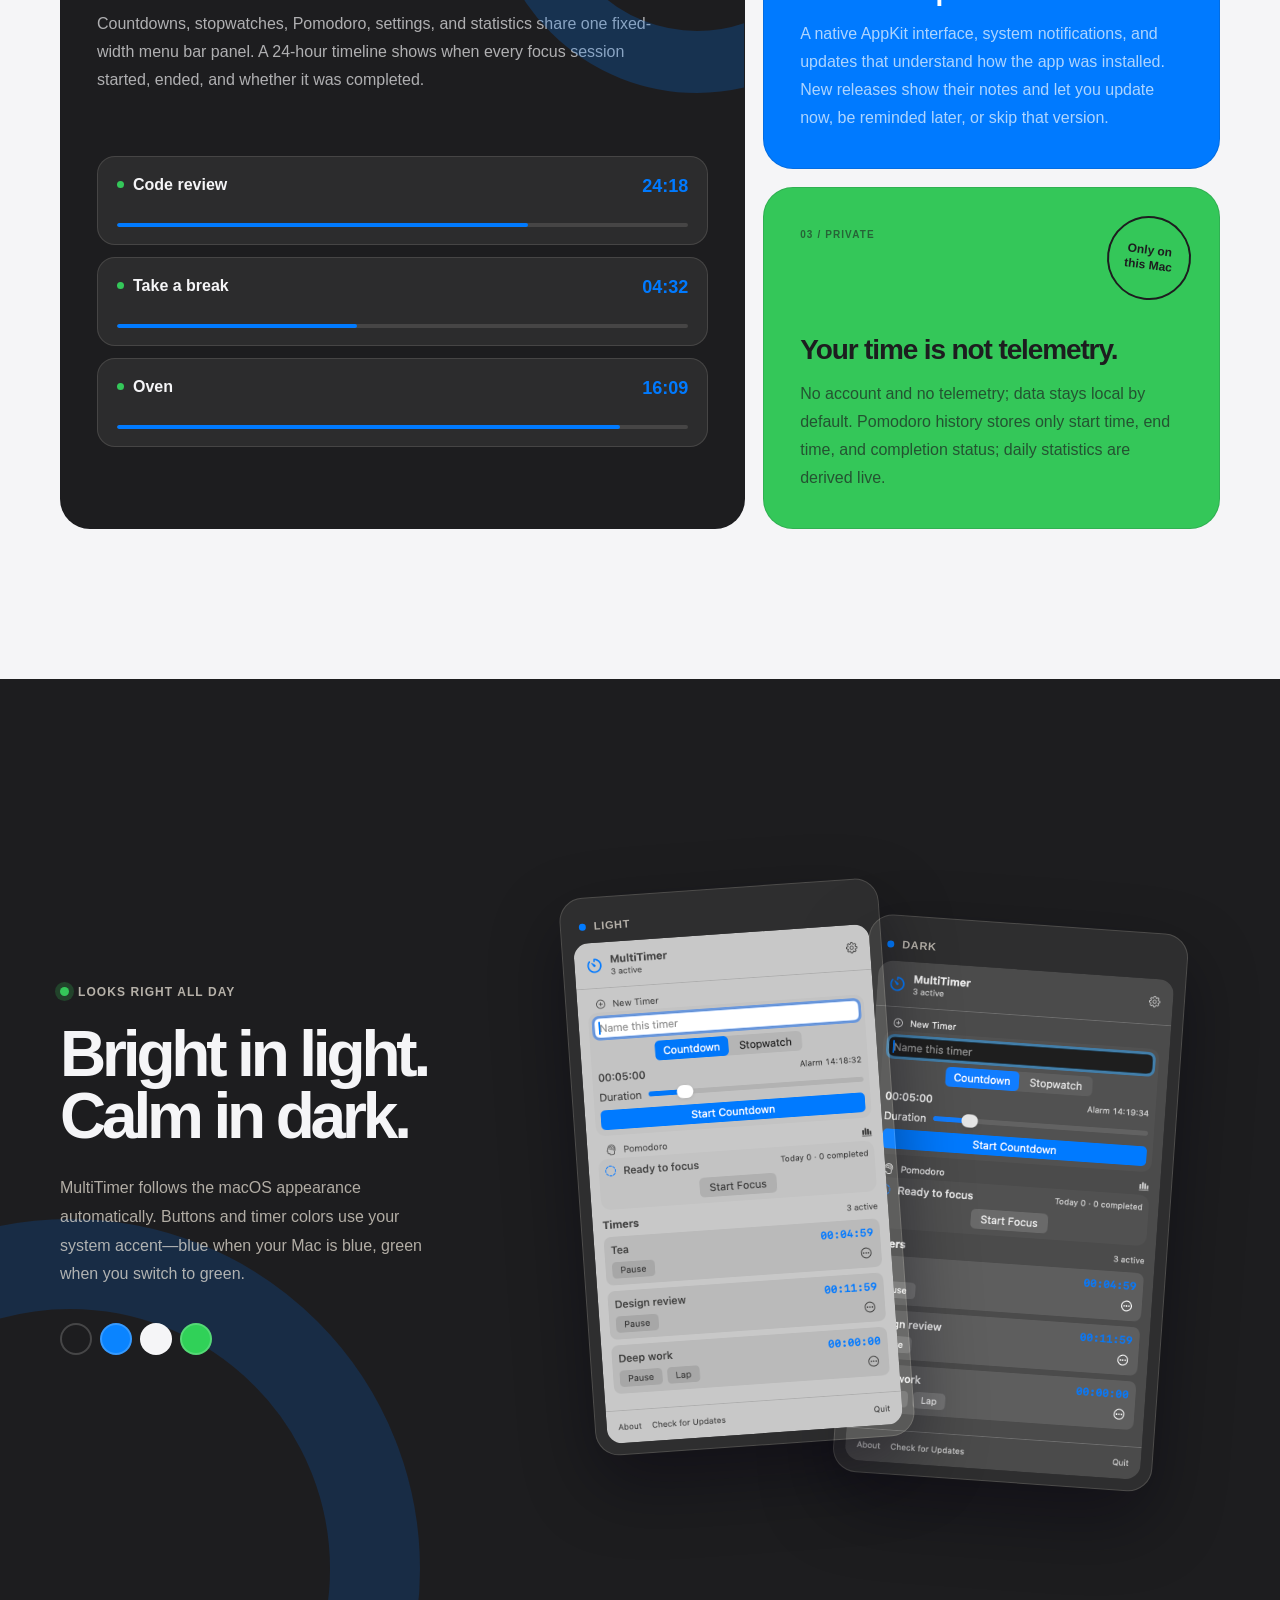
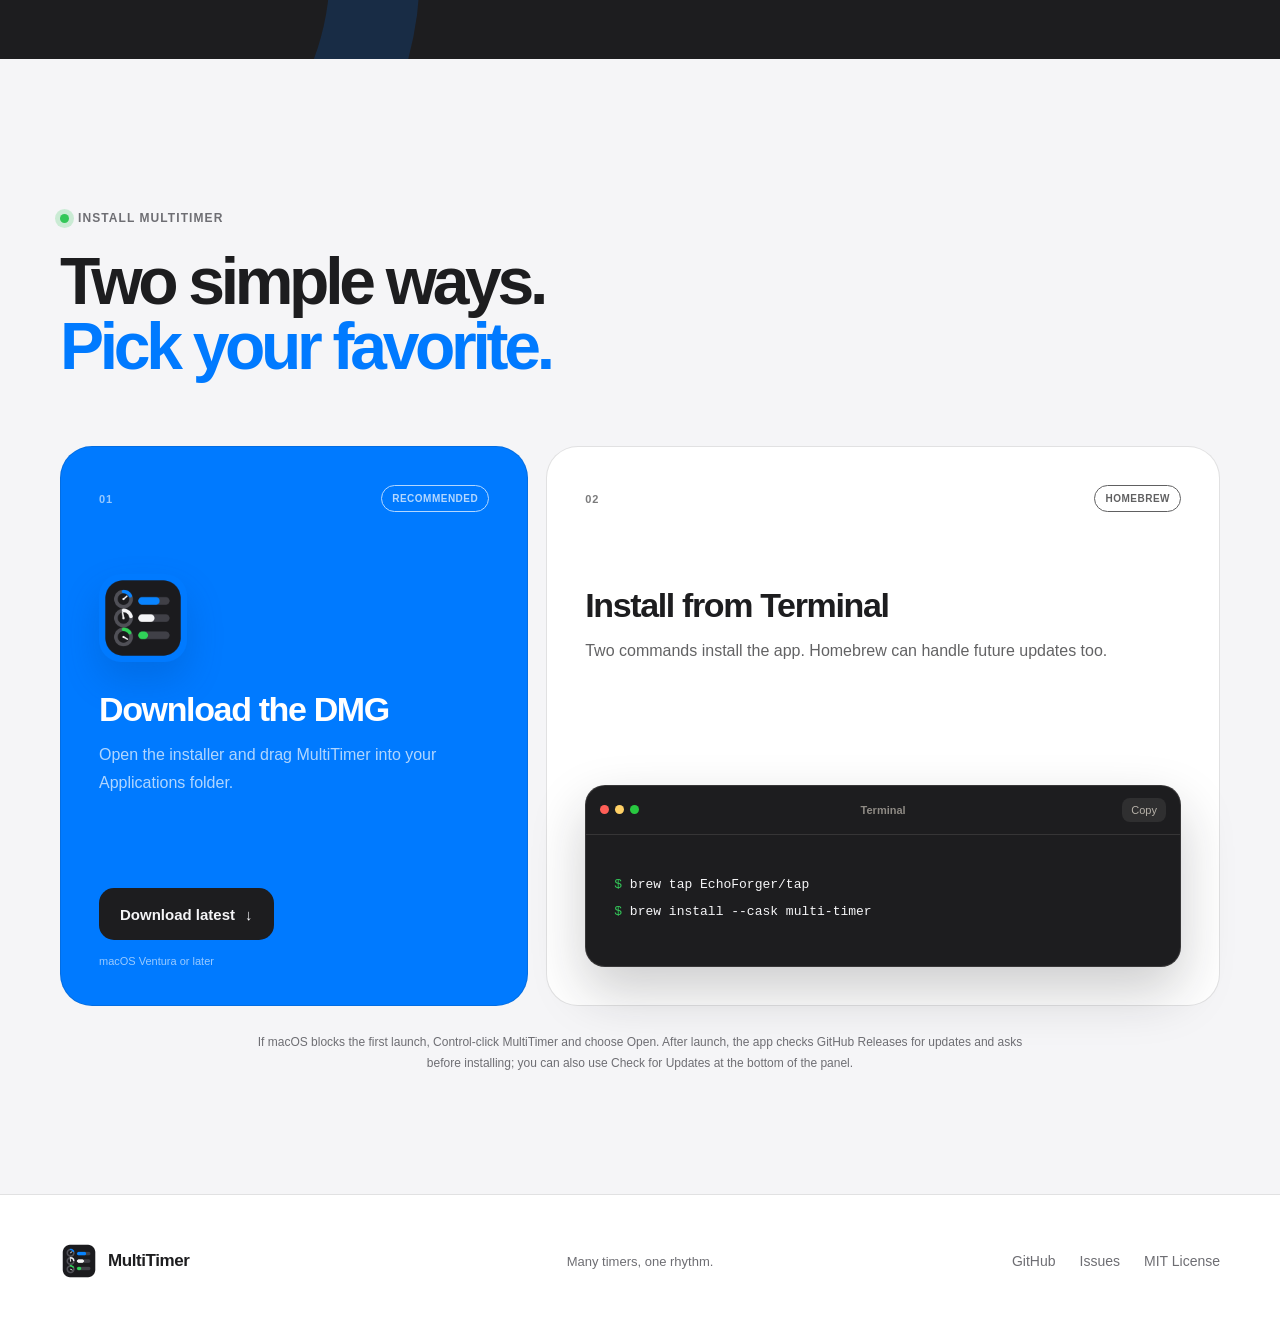
==== commit 8a51dcee: "发布 MultiTimer 0.7.1" ====
--- a/en/index.html
+++ b/en/index.html
@@ -4,7 +4,7 @@
     <meta charset="UTF-8">
     <meta name="viewport" content="width=device-width, initial-scale=1">
     <meta name="theme-color" content="#f5f5f7">
-    <meta name="description" content="MultiTimer is a lightweight native macOS menu bar timer with an optional focus statistics window.">
+    <meta name="description" content="MultiTimer is a lightweight native macOS menu bar timer with Pomodoro and a 24-hour focus timeline.">
     <meta property="og:type" content="website">
     <meta property="og:title" content="MultiTimer — Many timers, one rhythm">
     <meta property="og:description" content="Keep work, breaks, meetings, and everyday tasks on time. Native, local, and open source.">
@@ -63,7 +63,7 @@
         <div class="hero-copy reveal">
           <p class="eyebrow"><span></span> Native macOS menu bar utility</p>
           <h1>Lots of timers.<br><em>One menu bar.</em></h1>
-          <p class="hero-lede">Manage every timer from the menu bar, then open the native focus statistics window only when you want a wider view.</p>
+          <p class="hero-lede">Countdowns, stopwatches, Pomodoro, and a focus timeline—all in one native menu bar panel.</p>
           <div class="hero-actions">
             <a class="button button-primary" href="https://github.com/EchoForger/multi-timer/releases/latest" target="_blank" rel="noreferrer">
               <span class="apple-mark" aria-hidden="true"></span> Download for macOS
@@ -90,7 +90,7 @@
               data-dark-src="../dark.png"
               alt="MultiTimer running a Pomodoro, countdown, and stopwatch"
               width="316"
-              height="562"
+              height="535"
             >
           </div>
           <img class="floating-app-icon" src="../assets/app-icon.png" alt="" width="92" height="92" aria-hidden="true">
@@ -100,12 +100,12 @@
       <section class="ticker" aria-label="Core capabilities">
         <div class="ticker-track">
           <span>Dedicated Pomodoro <i></i></span>
-          <span>30-day focus stats <i></i></span>
+          <span>24-hour focus timeline <i></i></span>
           <span>Parallel timers <i></i></span>
           <span>Stopwatch laps <i></i></span>
           <span>Fixed-width summary <i></i></span>
           <span>Native notifications <i></i></span>
-          <span>Target times <i></i></span>
+          <span>Live alarm time <i></i></span>
           <span>Automatic restore <i></i></span>
           <span>Light and dark <i></i></span>
           <span>Fully local <i></i></span>
@@ -123,9 +123,9 @@
             <span class="feature-index">01 / MULTI</span>
             <h3>Timers and Pomodoro, each with its own rhythm.</h3>
             <p>
-              Countdowns, stopwatches, and Pomodoro live in the full menu bar panel. An
-              optional native statistics window shows 30-day trends and CSV export, then
-              returns the app to menu-bar-only mode when closed.
+              Countdowns, stopwatches, Pomodoro, settings, and statistics share one fixed-width
+              menu bar panel. A 24-hour timeline shows when every focus session started, ended,
+              and whether it was completed.
             </p>
             <div class="mini-timers" aria-hidden="true">
               <div><span><i></i>Code review</span><b>24:18</b><em style="--p:72%"></em></div>
@@ -145,7 +145,7 @@
             <span class="feature-index">03 / PRIVATE</span>
             <div class="private-badge" aria-hidden="true">Only on<br>this Mac</div>
             <h3>Your time is not telemetry.</h3>
-            <p>No account and no telemetry; data stays local by default. Signed builds with Apple entitlements may sync settings and aggregate stats through iCloud KVS, never active timer state.</p>
+            <p>No account and no telemetry; data stays local by default. Pomodoro history stores only start time, end time, and completion status; daily statistics are derived live.</p>
           </article>
         </div>
       </section>
@@ -163,11 +163,11 @@
           <div class="dual-shots reveal" aria-label="MultiTimer light and dark interfaces">
             <figure class="shot-card shot-light">
               <figcaption><span></span> Light</figcaption>
-              <img src="../light.png" alt="MultiTimer compact interface in light appearance" width="316" height="562">
+              <img src="../light.png" alt="MultiTimer compact interface in light appearance" width="316" height="535">
             </figure>
             <figure class="shot-card shot-dark">
               <figcaption><span></span> Dark</figcaption>
-              <img src="../dark.png" alt="MultiTimer compact interface in dark appearance" width="316" height="562">
+              <img src="../dark.png" alt="MultiTimer compact interface in dark appearance" width="316" height="535">
             </figure>
           </div>
         </div>
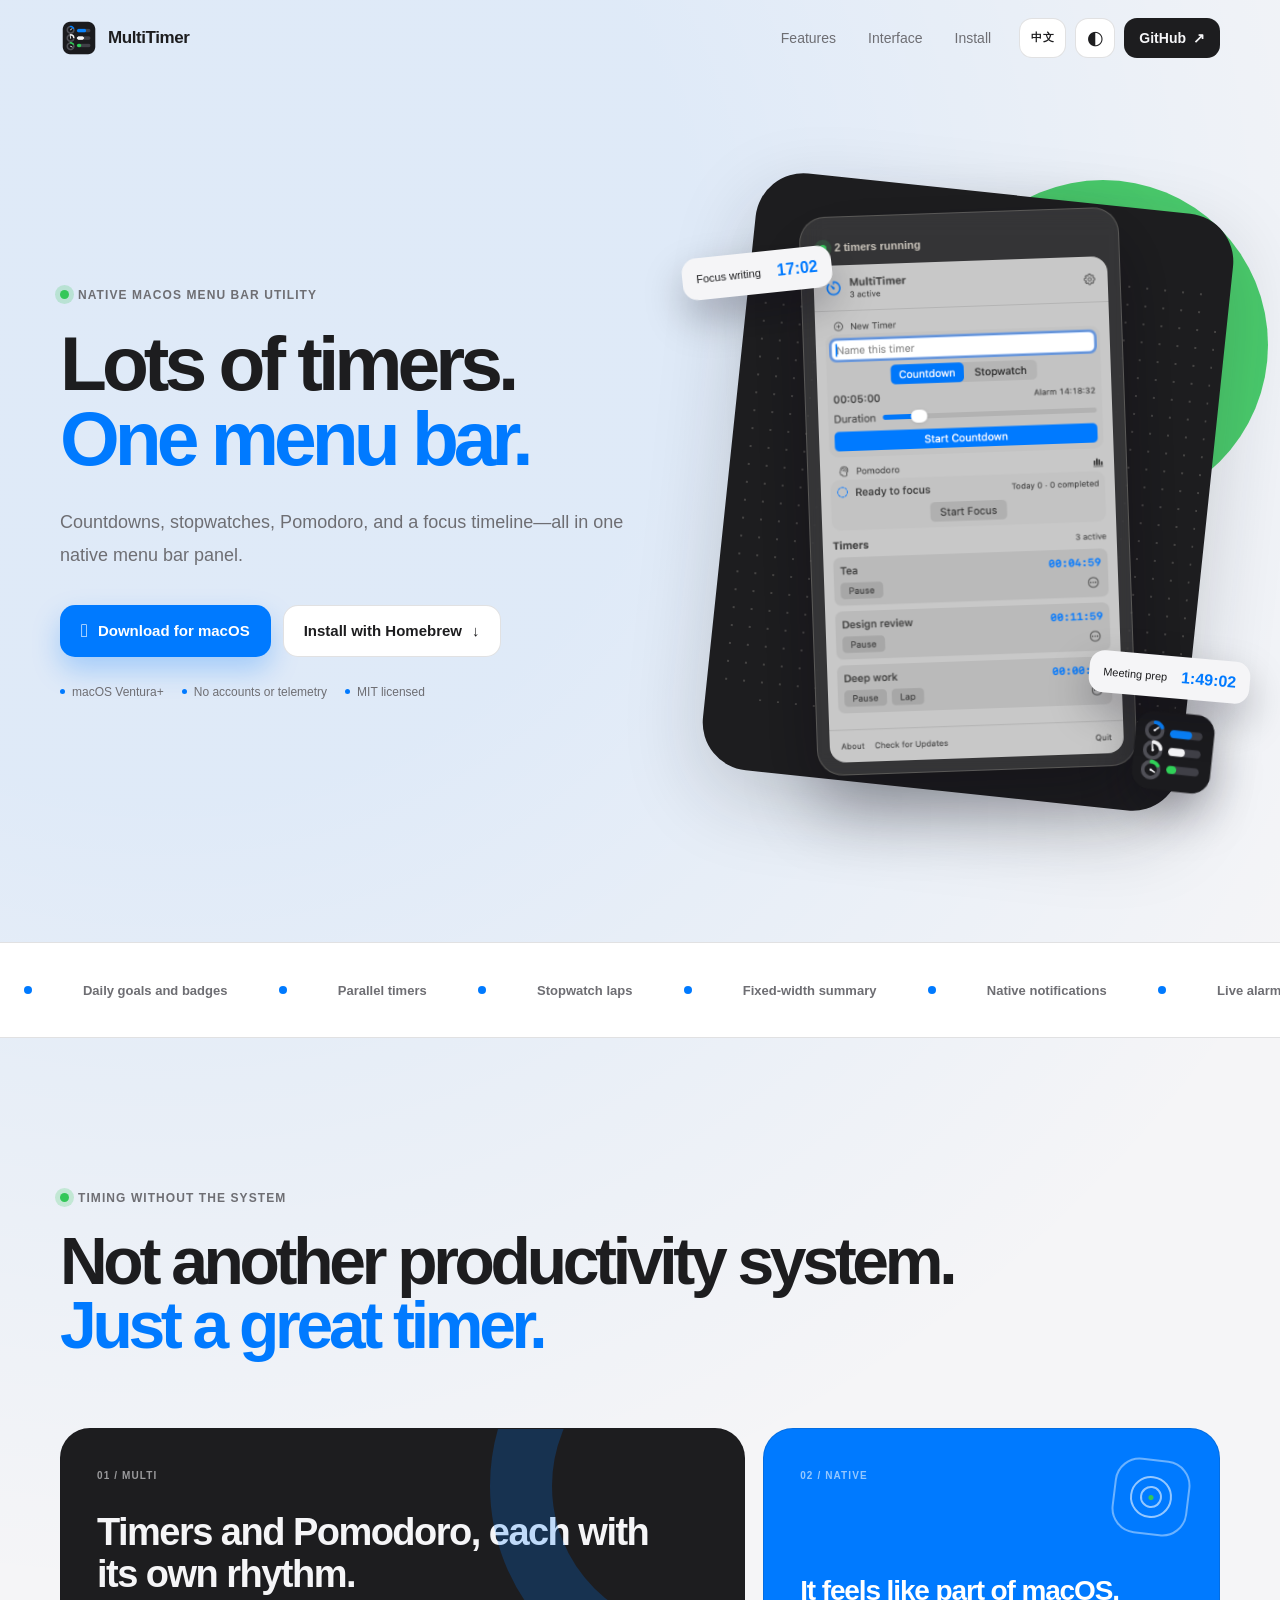
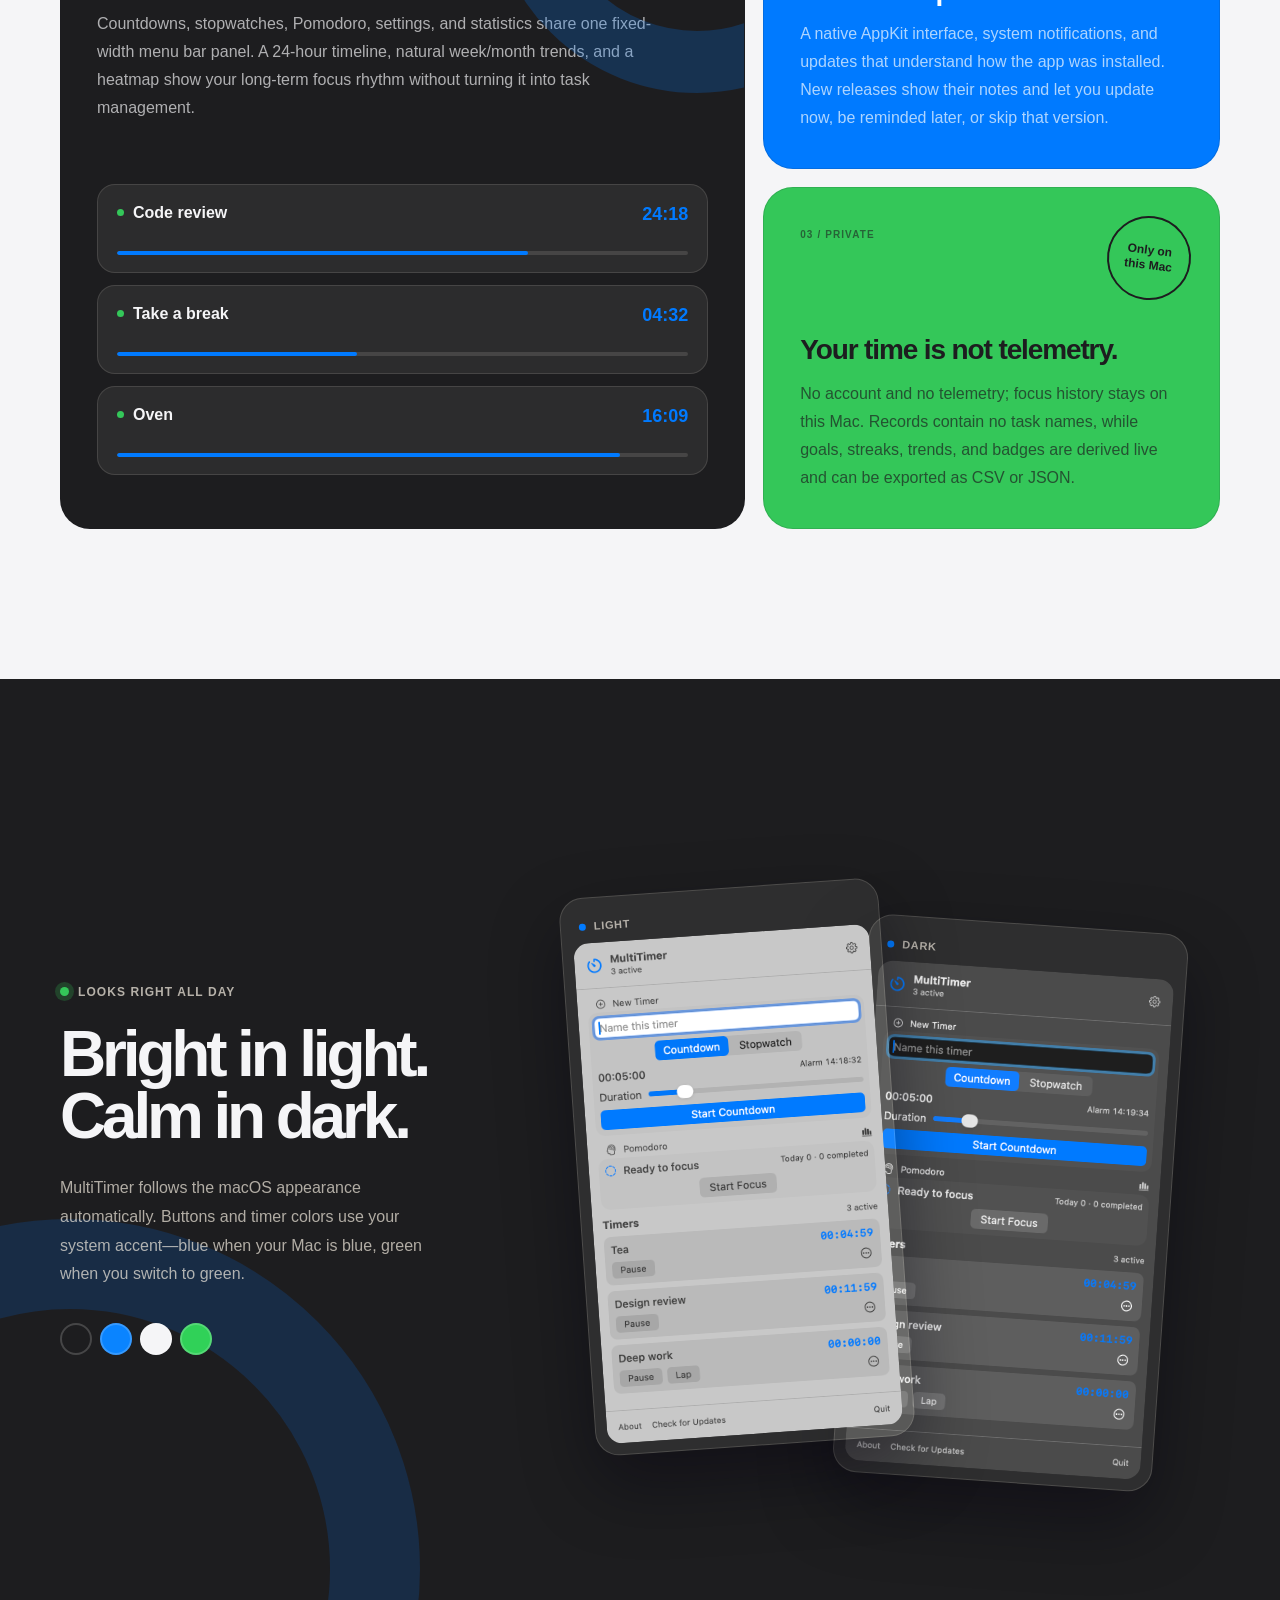
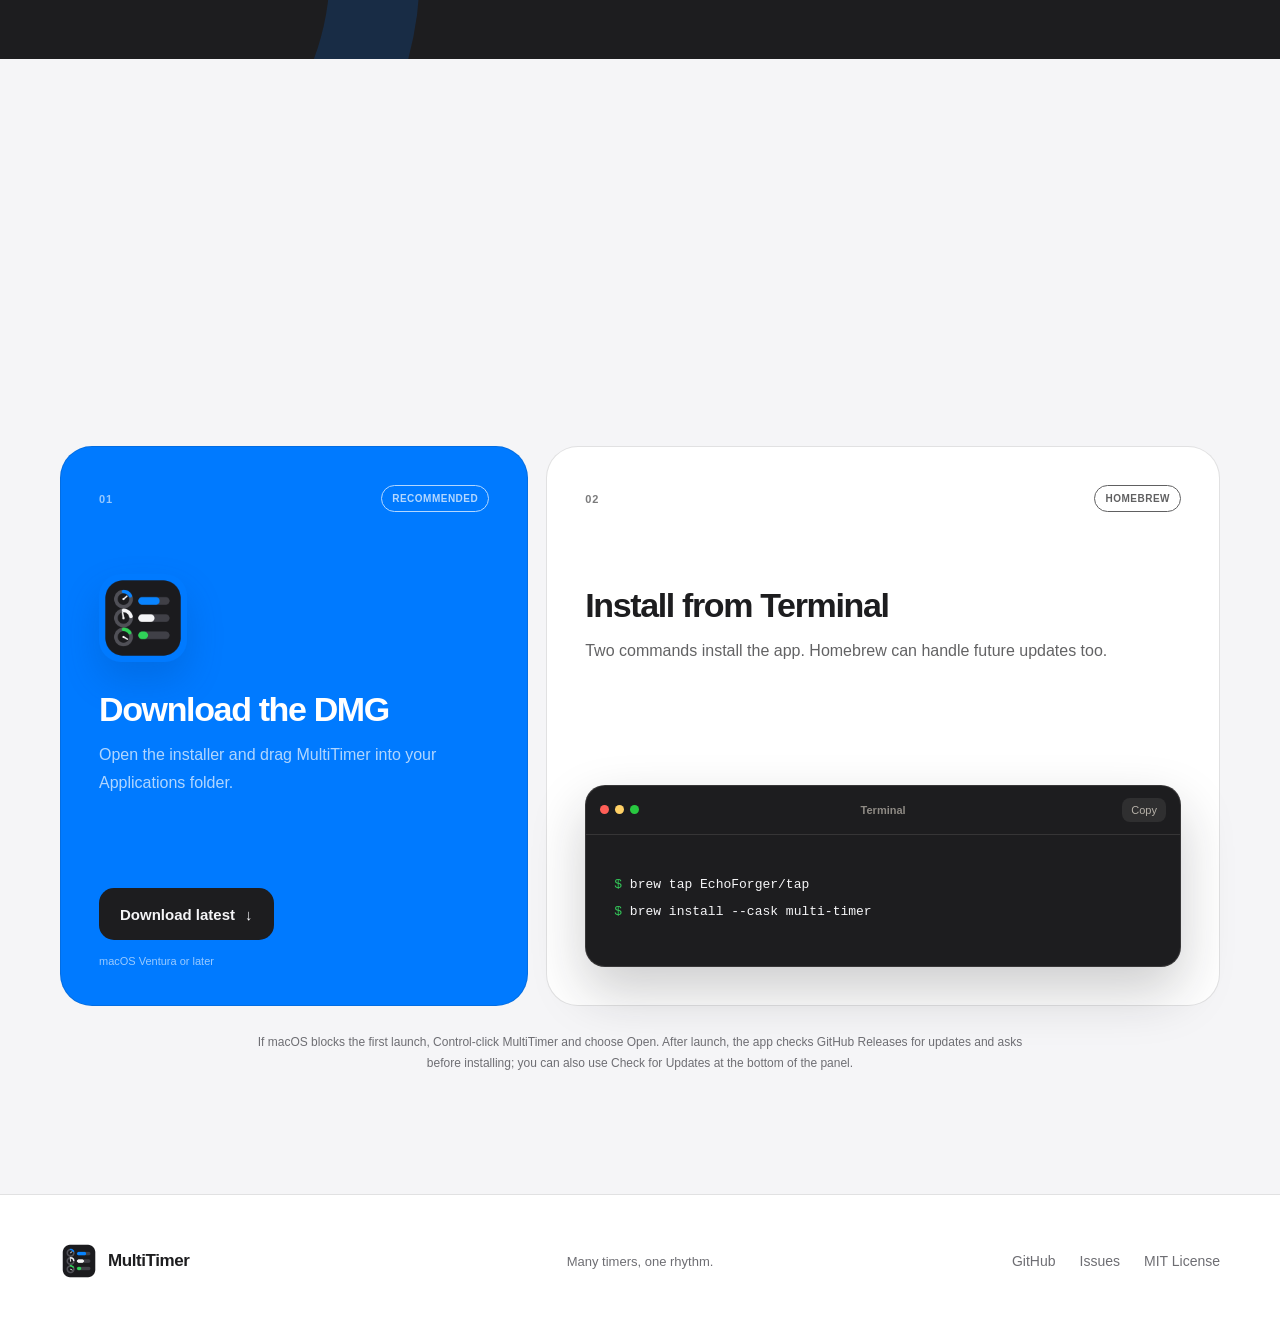
==== commit 13921bc3: "发布 MultiTimer 0.8.0" ====
--- a/en/index.html
+++ b/en/index.html
@@ -4,7 +4,7 @@
     <meta charset="UTF-8">
     <meta name="viewport" content="width=device-width, initial-scale=1">
     <meta name="theme-color" content="#f5f5f7">
-    <meta name="description" content="MultiTimer is a lightweight native macOS menu bar timer with Pomodoro and a 24-hour focus timeline.">
+    <meta name="description" content="MultiTimer is a lightweight native macOS menu bar timer with Pomodoro, long-term trends, and a 24-hour focus timeline.">
     <meta property="og:type" content="website">
     <meta property="og:title" content="MultiTimer — Many timers, one rhythm">
     <meta property="og:description" content="Keep work, breaks, meetings, and everyday tasks on time. Native, local, and open source.">
@@ -101,6 +101,8 @@
         <div class="ticker-track">
           <span>Dedicated Pomodoro <i></i></span>
           <span>24-hour focus timeline <i></i></span>
+          <span>Weekly and monthly trends <i></i></span>
+          <span>Daily goals and badges <i></i></span>
           <span>Parallel timers <i></i></span>
           <span>Stopwatch laps <i></i></span>
           <span>Fixed-width summary <i></i></span>
@@ -124,8 +126,8 @@
             <h3>Timers and Pomodoro, each with its own rhythm.</h3>
             <p>
               Countdowns, stopwatches, Pomodoro, settings, and statistics share one fixed-width
-              menu bar panel. A 24-hour timeline shows when every focus session started, ended,
-              and whether it was completed.
+              menu bar panel. A 24-hour timeline, natural week/month trends, and a heatmap show
+              your long-term focus rhythm without turning it into task management.
             </p>
             <div class="mini-timers" aria-hidden="true">
               <div><span><i></i>Code review</span><b>24:18</b><em style="--p:72%"></em></div>
@@ -145,7 +147,7 @@
             <span class="feature-index">03 / PRIVATE</span>
             <div class="private-badge" aria-hidden="true">Only on<br>this Mac</div>
             <h3>Your time is not telemetry.</h3>
-            <p>No account and no telemetry; data stays local by default. Pomodoro history stores only start time, end time, and completion status; daily statistics are derived live.</p>
+            <p>No account and no telemetry; focus history stays on this Mac. Records contain no task names, while goals, streaks, trends, and badges are derived live and can be exported as CSV or JSON.</p>
           </article>
         </div>
       </section>
